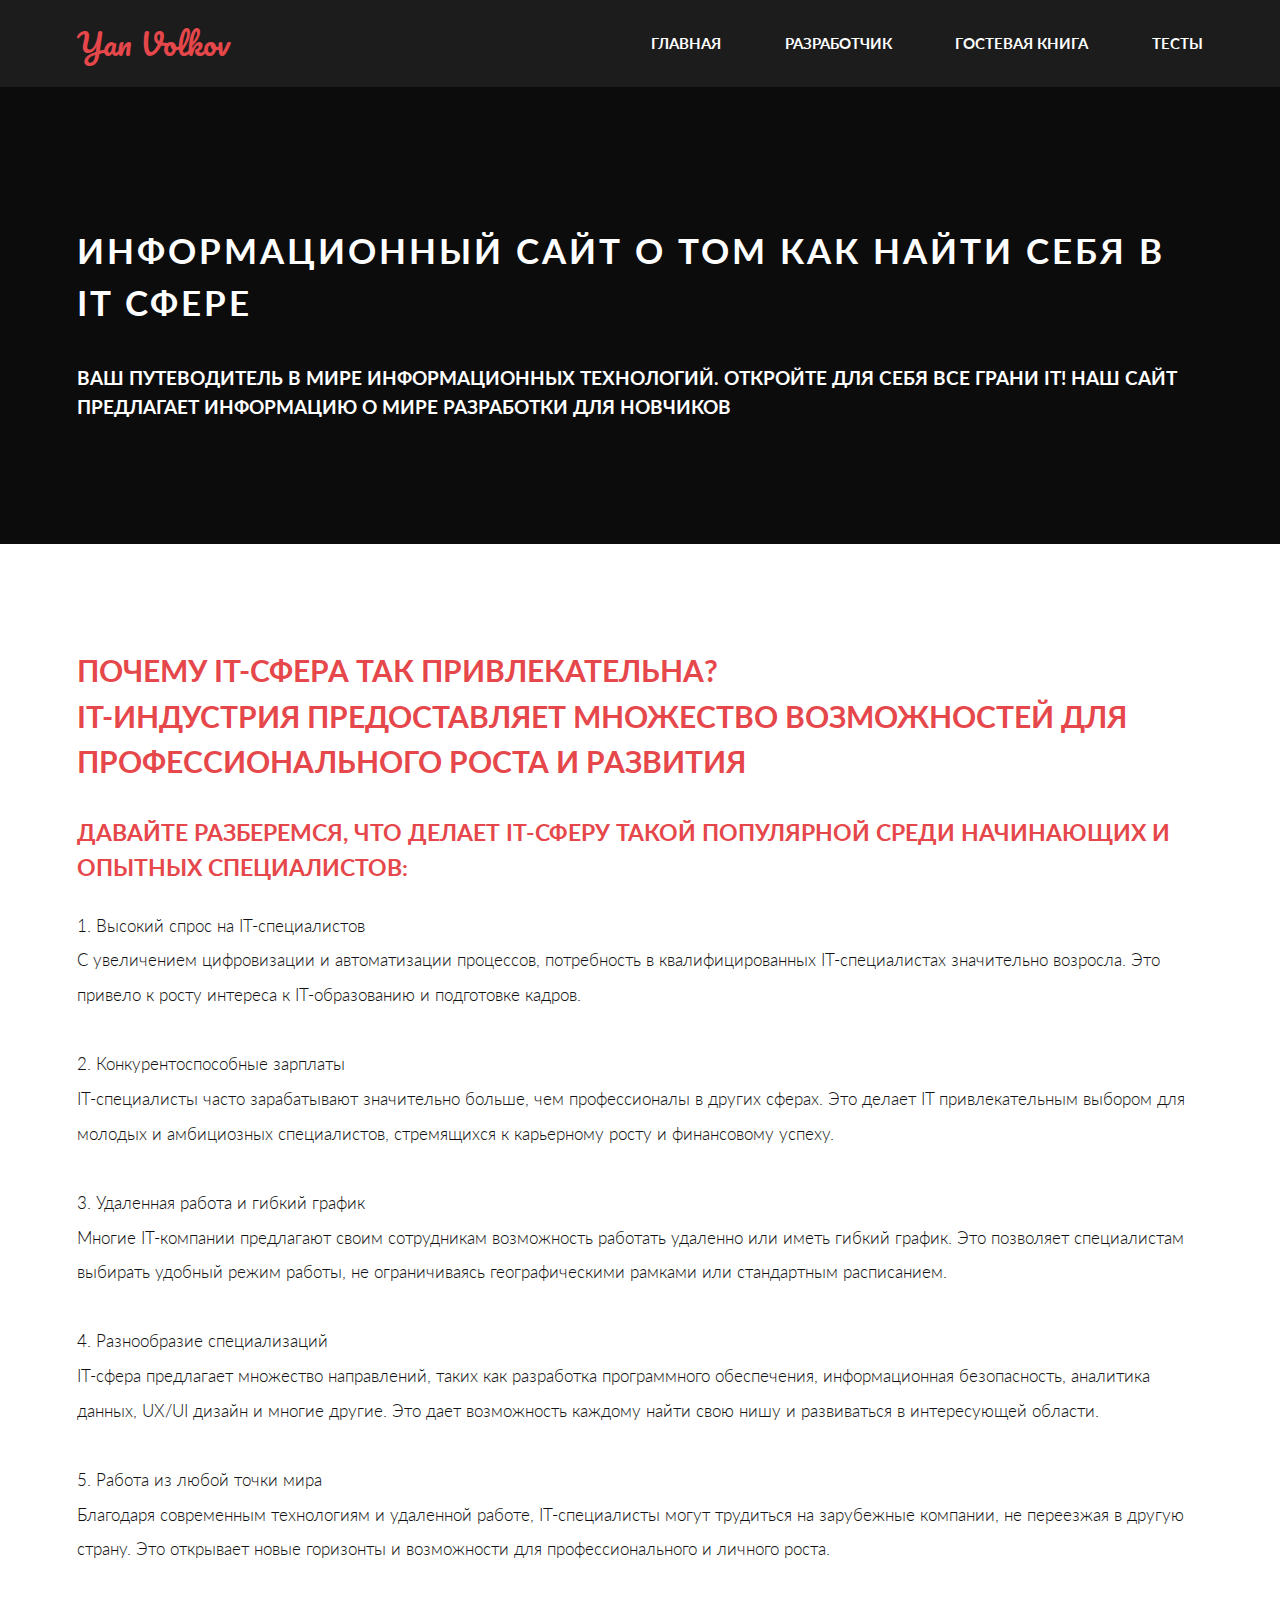
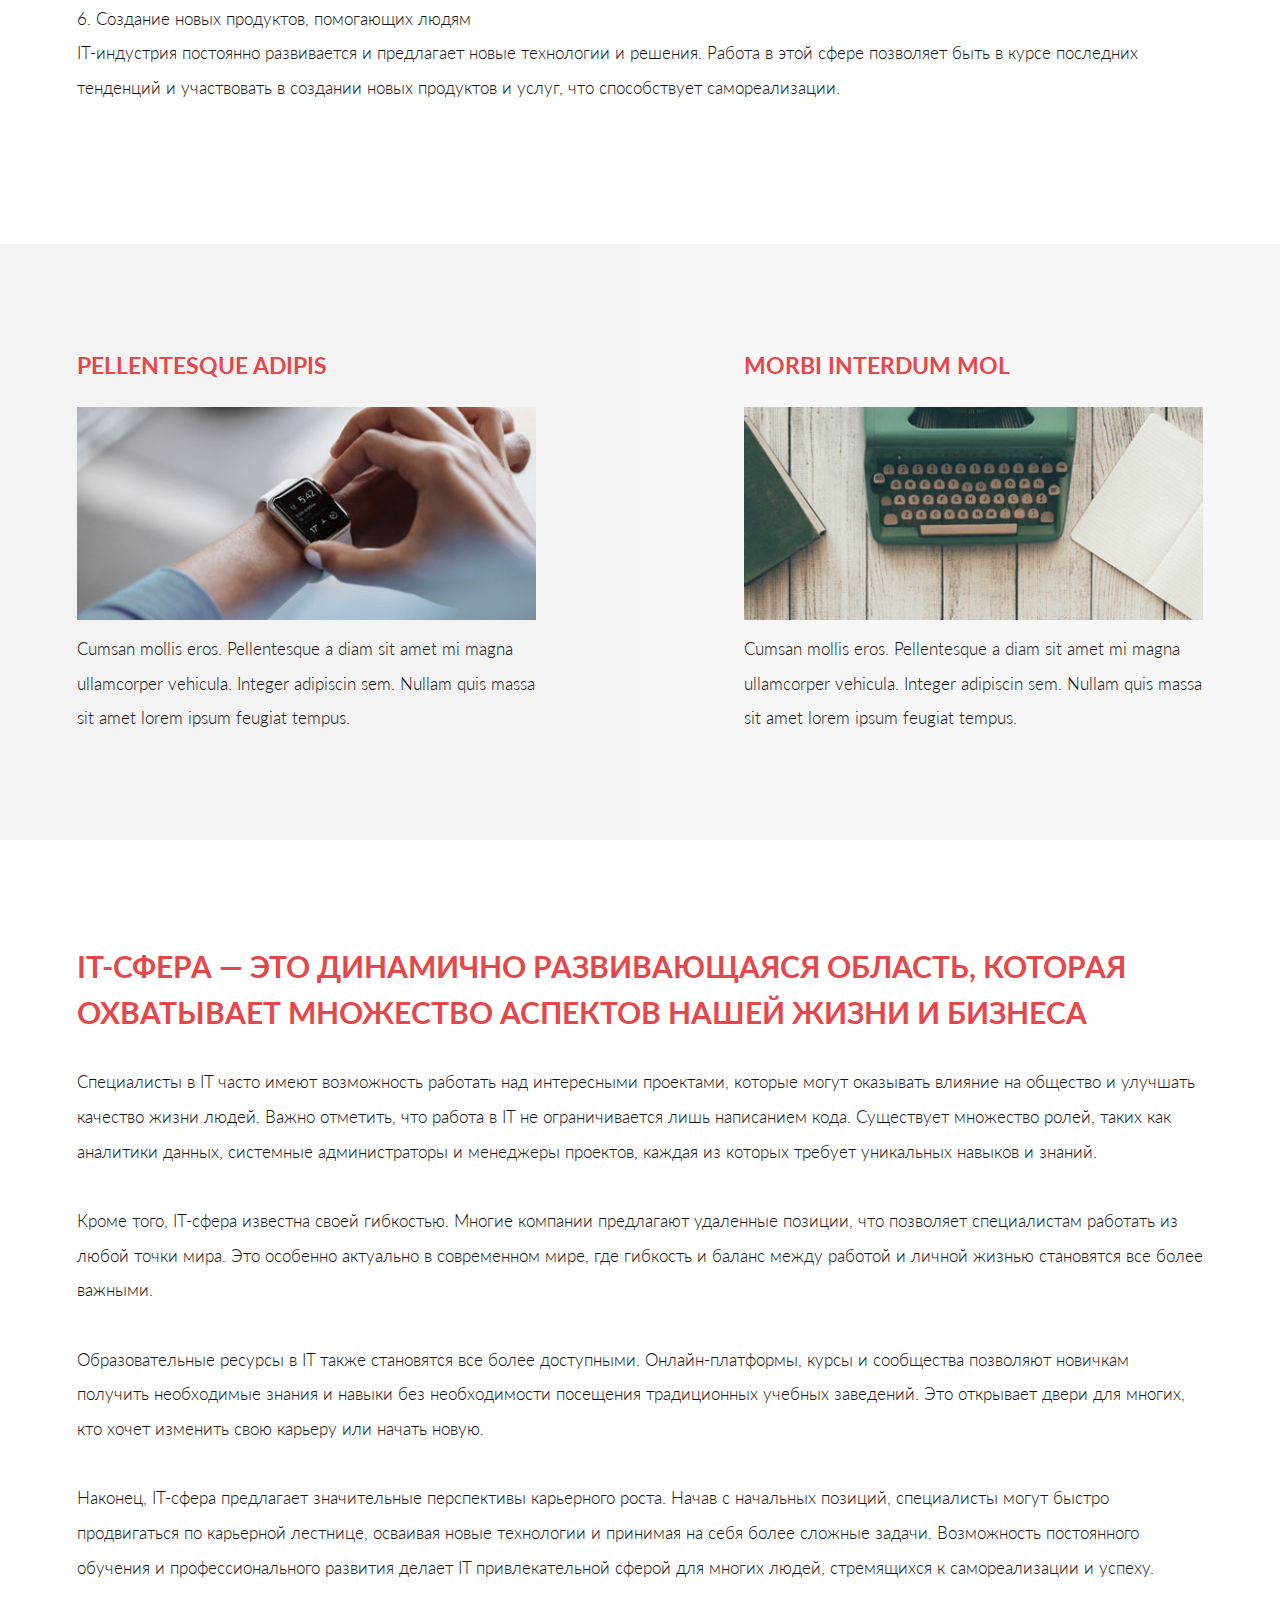
==== index.html @ 3c820d31 "Add files via upload" ====
<!DOCTYPE HTML>
<html>
<head>
	<title>Information-site</title>
	<meta charset="utf-8"><meta name="robots" content="index, follow, max-image-preview:large, max-snippet:-1, max-video-preview:-1">
	<meta name="viewport" content="width=device-width, initial-scale=1, user-scalable=no">
	<link rel="stylesheet" href="assets/css/main.css">
</head>
<body>
	<!-- Header -->
		<header id="header">
			<div class="inner">
				<a href="index.html" class="logo">Yan Volkov</a>
				<nav id="nav"><a href="index.html">Главная</a>
					<a href="development.html">Разработчик</a>
					<a href="guest-book.php">Гостевая книга</a>
					<a href="tests.html">Тесты</a>
				</nav>
			</div>
		</header>
		<a href="#menu" class="navPanelToggle"><span class="fa fa-bars"></span></a>

	<!-- Banner -->
		<section id="banner">
			<div class="inner">
				<h1>Информационный сайт о том как найти себя в IT сфере</h1>
				<h4>Ваш путеводитель в мире информационных технологий. Откройте для себя все грани IT! Наш сайт предлагает информацию о мире разработки для новчиков</h4>
			</div>
		</section>

	<!-- One -->
		<section id="one">
			<div class="inner">
				<header>
					<h2>Почему IT-сфера так привлекательна?<br> IT-индустрия предоставляет множество возможностей для профессионального роста и развития</h2>
					<h3>Давайте разберемся, что делает IT-сферу такой популярной среди начинающих и опытных специалистов:</h3>
				</header>
				<p>
					1. Высокий спрос на IT-специалистов<br>
					С увеличением цифровизации и автоматизации процессов, потребность в квалифицированных IT-специалистах значительно возросла. Это привело к росту интереса к IT-образованию и подготовке кадров.<br><br>
		
					2. Конкурентоспособные зарплаты<br>
					IT-специалисты часто зарабатывают значительно больше, чем профессионалы в других сферах. Это делает IT привлекательным выбором для молодых и амбициозных специалистов, стремящихся к карьерному росту и финансовому успеху.<br><br>
	
					3. Удаленная работа и гибкий график<br>
					Многие IT-компании предлагают своим сотрудникам возможность работать удаленно или иметь гибкий график. Это позволяет специалистам выбирать удобный режим работы, не ограничиваясь географическими рамками или стандартным расписанием.<br><br>
	
					4. Разнообразие специализаций<br>
					IT-сфера предлагает множество направлений, таких как разработка программного обеспечения, информационная безопасность, аналитика данных, UX/UI дизайн и многие другие. Это дает возможность каждому найти свою нишу и развиваться в интересующей области.<br><br>
	
					5. Работа из любой точки мира<br>
					Благодаря современным технологиям и удаленной работе, IT-специалисты могут трудиться на зарубежные компании, не переезжая в другую страну. Это открывает новые горизонты и возможности для профессионального и личного роста.<br><br>
	
					6. Создание новых продуктов, помогающих людям<br>
					IT-индустрия постоянно развивается и предлагает новые технологии и решения. Работа в этой сфере позволяет быть в курсе последних тенденций и участвовать в создании новых продуктов и услуг, что способствует самореализации.<br><br>
				</p>
			</div>
	</section>

	<!-- Two -->
		<section id="two">
			<div class="inner">
				<article>
					<div class="content">
						<header>
							<h3>Pellentesque adipis</h3>
						</header>
					</div>

					<div class="image fit">
						<img src="images/pic01.jpg" alt="" width="473" height="220">
					</div>
					<p>Cumsan mollis eros. Pellentesque a diam sit amet mi magna ullamcorper vehicula. Integer adipiscin sem. Nullam quis massa sit amet lorem ipsum feugiat tempus.</p>
				</article>

				<article class="alt">
					<div class="content">
						<header>
							<h3>Morbi interdum mol</h3>
						</header>
					</div>

					<div class="image fit">
						<img src="images/pic02.jpg" alt="" width="473" height="220">
					</div>
					<p>Cumsan mollis eros. Pellentesque a diam sit amet mi magna ullamcorper vehicula. Integer adipiscin sem. Nullam quis massa sit amet lorem ipsum feugiat tempus.</p>
				</article>
			</div>
		</section>
			
	<!-- One -->
		<section id="one">
			<div class="inner">
			<header>
				<h2>IT-сфера — это динамично развивающаяся область, которая охватывает множество аспектов нашей жизни и бизнеса</h2>
			</header>
			<p>
				Специалисты в IT часто имеют возможность работать над интересными проектами, которые могут оказывать влияние на общество и улучшать качество жизни людей. Важно отметить, что работа в IT не ограничивается лишь написанием кода. Существует множество ролей, таких как аналитики данных, системные администраторы и менеджеры проектов, каждая из которых требует уникальных навыков и знаний.
                <br><br>Кроме того, IT-сфера известна своей гибкостью. Многие компании предлагают удаленные позиции, что позволяет специалистам работать из любой точки мира. Это особенно актуально в современном мире, где гибкость и баланс между работой и личной жизнью становятся все более важными.

                <br><br>Образовательные ресурсы в IT также становятся все более доступными. Онлайн-платформы, курсы и сообщества позволяют новичкам получить необходимые знания и навыки без необходимости посещения традиционных учебных заведений. Это открывает двери для многих, кто хочет изменить свою карьеру или начать новую.

                <br><br>Наконец, IT-сфера предлагает значительные перспективы карьерного роста. Начав с начальных позиций, специалисты могут быстро продвигаться по карьерной лестнице, осваивая новые технологии и принимая на себя более сложные задачи. Возможность постоянного обучения и профессионального развития делает IT привлекательной сферой для многих людей, стремящихся к самореализации и успеху.
			</p>
		</section>

	<!-- Scripts -->
	<script src="assets/js/jquery.min.js"></script><script src="assets/js/skel.min.js"></script><script src="assets/js/util.js"></script><script src="assets/js/main.js"></script>
</body>
</html>
---- assets/css/main.css ----
@import url(font-awesome.min.css);
@import url("https://fonts.googleapis.com/css?family=Lato:300,400,700|Pacifico");


/* Reset */

	html, body, div, span, applet, object, iframe, h1, h2, h3, h4, h5, h6, p, blockquote, pre, a, abbr, acronym, address, big, cite, code, del, dfn, em, img, ins, kbd, q, s, samp, small, strike, strong, sub, sup, tt, var, b, u, i, center, dl, dt, dd, ol, ul, li, fieldset, form, label, legend, table, caption, tbody, tfoot, thead, tr, th, td, article, aside, canvas, details, embed, figure, figcaption, footer, header, hgroup, menu, nav, output, ruby, section, summary, time, mark, audio, video {
		margin: 0;
		padding: 0;
		border: 0;
		font-size: 100%;
		font: inherit;
		vertical-align: baseline;
	}
.image.fit img {
	width: 100%;
	height: auto;
}
	article, aside, details, figcaption, figure, footer, header, hgroup, menu, nav, section {
		display: block;
	}

	body {
		line-height: 1;
	}

	ol, ul {
		list-style: none;
	}

	blockquote, q {
		quotes: none;
	}

	blockquote:before, blockquote:after, q:before, q:after {
		content: '';
		content: none;
	}

	table {
		border-collapse: collapse;
		border-spacing: 0;
	}

	body {
		-webkit-text-size-adjust: none;
	}

/* Box Model */

	*, *:before, *:after {
		-moz-box-sizing: border-box;
		-webkit-box-sizing: border-box;
		box-sizing: border-box;
	}

/* Containers */

	.container {
		margin-left: auto;
		margin-right: auto;
	}

	.container.\31 25\25 {
		width: 100%;
		max-width: 100em;
		min-width: 80em;
	}

	.container.\37 5\25 {
		width: 60em;
	}

	.container.\35 0\25 {
		width: 40em;
	}

	.container.\32 5\25 {
		width: 20em;
	}

	.container {
		width: 80em;
	}

	@media screen and (max-width: 1680px) {

		.container.\31 25\25 {
			width: 100%;
			max-width: 100em;
			min-width: 80em;
		}

		.container.\37 5\25 {
			width: 60em;
		}

		.container.\35 0\25 {
			width: 40em;
		}

		.container.\32 5\25 {
			width: 20em;
		}

		.container {
			width: 80em;
		}

	}

	@media screen and (max-width: 1280px) {

		.container.\31 25\25 {
			width: 100%;
			max-width: 81.25em;
			min-width: 65em;
		}

		.container.\37 5\25 {
			width: 48.75em;
		}

		.container.\35 0\25 {
			width: 32.5em;
		}

		.container.\32 5\25 {
			width: 16.25em;
		}

		.container {
			width: 65em;
		}

	}

	@media screen and (max-width: 980px) {

		.container.\31 25\25 {
			width: 100%;
			max-width: 112.5%;
			min-width: 90%;
		}

		.container.\37 5\25 {
			width: 67.5%;
		}

		.container.\35 0\25 {
			width: 45%;
		}

		.container.\32 5\25 {
			width: 22.5%;
		}

		.container {
			width: 90%;
		}

	}

	@media screen and (max-width: 736px) {

		.container.\31 25\25 {
			width: 100%;
			max-width: 112.5%;
			min-width: 90%;
		}

		.container.\37 5\25 {
			width: 67.5%;
		}

		.container.\35 0\25 {
			width: 45%;
		}

		.container.\32 5\25 {
			width: 22.5%;
		}

		.container {
			width: 90% !important;
		}

	}

	@media screen and (max-width: 480px) {

		.container.\31 25\25 {
			width: 100%;
			max-width: 112.5%;
			min-width: 90%;
		}

		.container.\37 5\25 {
			width: 67.5%;
		}

		.container.\35 0\25 {
			width: 45%;
		}

		.container.\32 5\25 {
			width: 22.5%;
		}

		.container {
			width: 90% !important;
		}

	}

/* Grid */

	.row {
		border-bottom: solid 1px transparent;
		-moz-box-sizing: border-box;
		-webkit-box-sizing: border-box;
		box-sizing: border-box;
	}

	.row > * {
		float: left;
		-moz-box-sizing: border-box;
		-webkit-box-sizing: border-box;
		box-sizing: border-box;
	}

	.row:after, .row:before {
		content: '';
		display: block;
		clear: both;
		height: 0;
	}

	.row.uniform > * > :first-child {
		margin-top: 0;
	}

	.row.uniform > * > :last-child {
		margin-bottom: 0;
	}

	.row.\30 \25 > * {
		padding: 0 0 0 0em;
	}

	.row.\30 \25 {
		margin: 0 0 -1px 0em;
	}

	.row.uniform.\30 \25 > * {
		padding: 0em 0 0 0em;
	}

	.row.uniform.\30 \25 {
		margin: 0em 0 -1px 0em;
	}

	.row > * {
		padding: 0 0 0 2em;
	}

	.row {
		margin: 0 0 -1px -2em;
	}

	.row.uniform > * {
		padding: 2em 0 0 2em;
	}

	.row.uniform {
		margin: -2em 0 -1px -2em;
	}

	.row.\32 00\25 > * {
		padding: 0 0 0 4em;
	}

	.row.\32 00\25 {
		margin: 0 0 -1px -4em;
	}

	.row.uniform.\32 00\25 > * {
		padding: 4em 0 0 4em;
	}

	.row.uniform.\32 00\25 {
		margin: -4em 0 -1px -4em;
	}

	.row.\31 50\25 > * {
		padding: 0 0 0 3em;
	}

	.row.\31 50\25 {
		margin: 0 0 -1px -3em;
	}

	.row.uniform.\31 50\25 > * {
		padding: 3em 0 0 3em;
	}

	.row.uniform.\31 50\25 {
		margin: -3em 0 -1px -3em;
	}

	.row.\35 0\25 > * {
		padding: 0 0 0 1em;
	}

	.row.\35 0\25 {
		margin: 0 0 -1px -1em;
	}

	.row.uniform.\35 0\25 > * {
		padding: 1em 0 0 1em;
	}

	.row.uniform.\35 0\25 {
		margin: -1em 0 -1px -1em;
	}

	.row.\32 5\25 > * {
		padding: 0 0 0 0.5em;
	}

	.row.\32 5\25 {
		margin: 0 0 -1px -0.5em;
	}

	.row.uniform.\32 5\25 > * {
		padding: 0.5em 0 0 0.5em;
	}

	.row.uniform.\32 5\25 {
		margin: -0.5em 0 -1px -0.5em;
	}

	.\31 2u, .\31 2u\24 {
		width: 100%;
		clear: none;
		margin-left: 0;
	}

	.\31 1u, .\31 1u\24 {
		width: 91.6666666667%;
		clear: none;
		margin-left: 0;
	}

	.\31 0u, .\31 0u\24 {
		width: 83.3333333333%;
		clear: none;
		margin-left: 0;
	}

	.\39 u, .\39 u\24 {
		width: 75%;
		clear: none;
		margin-left: 0;
	}

	.\38 u, .\38 u\24 {
		width: 66.6666666667%;
		clear: none;
		margin-left: 0;
	}

	.\37 u, .\37 u\24 {
		width: 58.3333333333%;
		clear: none;
		margin-left: 0;
	}

	.\36 u, .\36 u\24 {
		width: 50%;
		clear: none;
		margin-left: 0;
	}

	.\35 u, .\35 u\24 {
		width: 41.6666666667%;
		clear: none;
		margin-left: 0;
	}

	.\34 u, .\34 u\24 {
		width: 33.3333333333%;
		clear: none;
		margin-left: 0;
	}

	.\33 u, .\33 u\24 {
		width: 25%;
		clear: none;
		margin-left: 0;
	}

	.\32 u, .\32 u\24 {
		width: 16.6666666667%;
		clear: none;
		margin-left: 0;
	}

	.\31 u, .\31 u\24 {
		width: 8.3333333333%;
		clear: none;
		margin-left: 0;
	}

	.\31 2u\24 + *,
	.\31 1u\24 + *,
	.\31 0u\24 + *,
	.\39 u\24 + *,
	.\38 u\24 + *,
	.\37 u\24 + *,
	.\36 u\24 + *,
	.\35 u\24 + *,
	.\34 u\24 + *,
	.\33 u\24 + *,
	.\32 u\24 + *,
	.\31 u\24 + * {
		clear: left;
	}

	.\-11u {
		margin-left: 91.66667%;
	}

	.\-10u {
		margin-left: 83.33333%;
	}

	.\-9u {
		margin-left: 75%;
	}

	.\-8u {
		margin-left: 66.66667%;
	}

	.\-7u {
		margin-left: 58.33333%;
	}

	.\-6u {
		margin-left: 50%;
	}

	.\-5u {
		margin-left: 41.66667%;
	}

	.\-4u {
		margin-left: 33.33333%;
	}

	.\-3u {
		margin-left: 25%;
	}

	.\-2u {
		margin-left: 16.66667%;
	}

	.\-1u {
		margin-left: 8.33333%;
	}

	@media screen and (max-width: 1680px) {

		.row > * {
			padding: 0 0 0 2em;
		}

		.row {
			margin: 0 0 -1px -2em;
		}

		.row.uniform > * {
			padding: 2em 0 0 2em;
		}

		.row.uniform {
			margin: -2em 0 -1px -2em;
		}

		.row.\32 00\25 > * {
			padding: 0 0 0 4em;
		}

		.row.\32 00\25 {
			margin: 0 0 -1px -4em;
		}

		.row.uniform.\32 00\25 > * {
			padding: 4em 0 0 4em;
		}

		.row.uniform.\32 00\25 {
			margin: -4em 0 -1px -4em;
		}

		.row.\31 50\25 > * {
			padding: 0 0 0 3em;
		}

		.row.\31 50\25 {
			margin: 0 0 -1px -3em;
		}

		.row.uniform.\31 50\25 > * {
			padding: 3em 0 0 3em;
		}

		.row.uniform.\31 50\25 {
			margin: -3em 0 -1px -3em;
		}

		.row.\35 0\25 > * {
			padding: 0 0 0 1em;
		}

		.row.\35 0\25 {
			margin: 0 0 -1px -1em;
		}

		.row.uniform.\35 0\25 > * {
			padding: 1em 0 0 1em;
		}

		.row.uniform.\35 0\25 {
			margin: -1em 0 -1px -1em;
		}

		.row.\32 5\25 > * {
			padding: 0 0 0 0.5em;
		}

		.row.\32 5\25 {
			margin: 0 0 -1px -0.5em;
		}

		.row.uniform.\32 5\25 > * {
			padding: 0.5em 0 0 0.5em;
		}

		.row.uniform.\32 5\25 {
			margin: -0.5em 0 -1px -0.5em;
		}

		.\31 2u\28xlarge\29, .\31 2u\24\28xlarge\29 {
			width: 100%;
			clear: none;
			margin-left: 0;
		}

		.\31 1u\28xlarge\29, .\31 1u\24\28xlarge\29 {
			width: 91.6666666667%;
			clear: none;
			margin-left: 0;
		}

		.\31 0u\28xlarge\29, .\31 0u\24\28xlarge\29 {
			width: 83.3333333333%;
			clear: none;
			margin-left: 0;
		}

		.\39 u\28xlarge\29, .\39 u\24\28xlarge\29 {
			width: 75%;
			clear: none;
			margin-left: 0;
		}

		.\38 u\28xlarge\29, .\38 u\24\28xlarge\29 {
			width: 66.6666666667%;
			clear: none;
			margin-left: 0;
		}

		.\37 u\28xlarge\29, .\37 u\24\28xlarge\29 {
			width: 58.3333333333%;
			clear: none;
			margin-left: 0;
		}

		.\36 u\28xlarge\29, .\36 u\24\28xlarge\29 {
			width: 50%;
			clear: none;
			margin-left: 0;
		}

		.\35 u\28xlarge\29, .\35 u\24\28xlarge\29 {
			width: 41.6666666667%;
			clear: none;
			margin-left: 0;
		}

		.\34 u\28xlarge\29, .\34 u\24\28xlarge\29 {
			width: 33.3333333333%;
			clear: none;
			margin-left: 0;
		}

		.\33 u\28xlarge\29, .\33 u\24\28xlarge\29 {
			width: 25%;
			clear: none;
			margin-left: 0;
		}

		.\32 u\28xlarge\29, .\32 u\24\28xlarge\29 {
			width: 16.6666666667%;
			clear: none;
			margin-left: 0;
		}

		.\31 u\28xlarge\29, .\31 u\24\28xlarge\29 {
			width: 8.3333333333%;
			clear: none;
			margin-left: 0;
		}

		.\31 2u\24\28xlarge\29 + *,
		.\31 1u\24\28xlarge\29 + *,
		.\31 0u\24\28xlarge\29 + *,
		.\39 u\24\28xlarge\29 + *,
		.\38 u\24\28xlarge\29 + *,
		.\37 u\24\28xlarge\29 + *,
		.\36 u\24\28xlarge\29 + *,
		.\35 u\24\28xlarge\29 + *,
		.\34 u\24\28xlarge\29 + *,
		.\33 u\24\28xlarge\29 + *,
		.\32 u\24\28xlarge\29 + *,
		.\31 u\24\28xlarge\29 + * {
			clear: left;
		}

		.\-11u\28xlarge\29 {
			margin-left: 91.66667%;
		}

		.\-10u\28xlarge\29 {
			margin-left: 83.33333%;
		}

		.\-9u\28xlarge\29 {
			margin-left: 75%;
		}

		.\-8u\28xlarge\29 {
			margin-left: 66.66667%;
		}

		.\-7u\28xlarge\29 {
			margin-left: 58.33333%;
		}

		.\-6u\28xlarge\29 {
			margin-left: 50%;
		}

		.\-5u\28xlarge\29 {
			margin-left: 41.66667%;
		}

		.\-4u\28xlarge\29 {
			margin-left: 33.33333%;
		}

		.\-3u\28xlarge\29 {
			margin-left: 25%;
		}

		.\-2u\28xlarge\29 {
			margin-left: 16.66667%;
		}

		.\-1u\28xlarge\29 {
			margin-left: 8.33333%;
		}

	}

	@media screen and (max-width: 1280px) {

		.row > * {
			padding: 0 0 0 1.5em;
		}

		.row {
			margin: 0 0 -1px -1.5em;
		}

		.row.uniform > * {
			padding: 1.5em 0 0 1.5em;
		}

		.row.uniform {
			margin: -1.5em 0 -1px -1.5em;
		}

		.row.\32 00\25 > * {
			padding: 0 0 0 3em;
		}

		.row.\32 00\25 {
			margin: 0 0 -1px -3em;
		}

		.row.uniform.\32 00\25 > * {
			padding: 3em 0 0 3em;
		}

		.row.uniform.\32 00\25 {
			margin: -3em 0 -1px -3em;
		}

		.row.\31 50\25 > * {
			padding: 0 0 0 2.25em;
		}

		.row.\31 50\25 {
			margin: 0 0 -1px -2.25em;
		}

		.row.uniform.\31 50\25 > * {
			padding: 2.25em 0 0 2.25em;
		}

		.row.uniform.\31 50\25 {
			margin: -2.25em 0 -1px -2.25em;
		}

		.row.\35 0\25 > * {
			padding: 0 0 0 0.75em;
		}

		.row.\35 0\25 {
			margin: 0 0 -1px -0.75em;
		}

		.row.uniform.\35 0\25 > * {
			padding: 0.75em 0 0 0.75em;
		}

		.row.uniform.\35 0\25 {
			margin: -0.75em 0 -1px -0.75em;
		}

		.row.\32 5\25 > * {
			padding: 0 0 0 0.375em;
		}

		.row.\32 5\25 {
			margin: 0 0 -1px -0.375em;
		}

		.row.uniform.\32 5\25 > * {
			padding: 0.375em 0 0 0.375em;
		}

		.row.uniform.\32 5\25 {
			margin: -0.375em 0 -1px -0.375em;
		}

		.\31 2u\28large\29, .\31 2u\24\28large\29 {
			width: 100%;
			clear: none;
			margin-left: 0;
		}

		.\31 1u\28large\29, .\31 1u\24\28large\29 {
			width: 91.6666666667%;
			clear: none;
			margin-left: 0;
		}

		.\31 0u\28large\29, .\31 0u\24\28large\29 {
			width: 83.3333333333%;
			clear: none;
			margin-left: 0;
		}

		.\39 u\28large\29, .\39 u\24\28large\29 {
			width: 75%;
			clear: none;
			margin-left: 0;
		}

		.\38 u\28large\29, .\38 u\24\28large\29 {
			width: 66.6666666667%;
			clear: none;
			margin-left: 0;
		}

		.\37 u\28large\29, .\37 u\24\28large\29 {
			width: 58.3333333333%;
			clear: none;
			margin-left: 0;
		}

		.\36 u\28large\29, .\36 u\24\28large\29 {
			width: 50%;
			clear: none;
			margin-left: 0;
		}

		.\35 u\28large\29, .\35 u\24\28large\29 {
			width: 41.6666666667%;
			clear: none;
			margin-left: 0;
		}

		.\34 u\28large\29, .\34 u\24\28large\29 {
			width: 33.3333333333%;
			clear: none;
			margin-left: 0;
		}

		.\33 u\28large\29, .\33 u\24\28large\29 {
			width: 25%;
			clear: none;
			margin-left: 0;
		}

		.\32 u\28large\29, .\32 u\24\28large\29 {
			width: 16.6666666667%;
			clear: none;
			margin-left: 0;
		}

		.\31 u\28large\29, .\31 u\24\28large\29 {
			width: 8.3333333333%;
			clear: none;
			margin-left: 0;
		}

		.\31 2u\24\28large\29 + *,
		.\31 1u\24\28large\29 + *,
		.\31 0u\24\28large\29 + *,
		.\39 u\24\28large\29 + *,
		.\38 u\24\28large\29 + *,
		.\37 u\24\28large\29 + *,
		.\36 u\24\28large\29 + *,
		.\35 u\24\28large\29 + *,
		.\34 u\24\28large\29 + *,
		.\33 u\24\28large\29 + *,
		.\32 u\24\28large\29 + *,
		.\31 u\24\28large\29 + * {
			clear: left;
		}

		.\-11u\28large\29 {
			margin-left: 91.66667%;
		}

		.\-10u\28large\29 {
			margin-left: 83.33333%;
		}

		.\-9u\28large\29 {
			margin-left: 75%;
		}

		.\-8u\28large\29 {
			margin-left: 66.66667%;
		}

		.\-7u\28large\29 {
			margin-left: 58.33333%;
		}

		.\-6u\28large\29 {
			margin-left: 50%;
		}

		.\-5u\28large\29 {
			margin-left: 41.66667%;
		}

		.\-4u\28large\29 {
			margin-left: 33.33333%;
		}

		.\-3u\28large\29 {
			margin-left: 25%;
		}

		.\-2u\28large\29 {
			margin-left: 16.66667%;
		}

		.\-1u\28large\29 {
			margin-left: 8.33333%;
		}

	}

	@media screen and (max-width: 980px) {

		.row > * {
			padding: 0 0 0 1.5em;
		}

		.row {
			margin: 0 0 -1px -1.5em;
		}

		.row.uniform > * {
			padding: 1.5em 0 0 1.5em;
		}

		.row.uniform {
			margin: -1.5em 0 -1px -1.5em;
		}

		.row.\32 00\25 > * {
			padding: 0 0 0 3em;
		}

		.row.\32 00\25 {
			margin: 0 0 -1px -3em;
		}

		.row.uniform.\32 00\25 > * {
			padding: 3em 0 0 3em;
		}

		.row.uniform.\32 00\25 {
			margin: -3em 0 -1px -3em;
		}

		.row.\31 50\25 > * {
			padding: 0 0 0 2.25em;
		}

		.row.\31 50\25 {
			margin: 0 0 -1px -2.25em;
		}

		.row.uniform.\31 50\25 > * {
			padding: 2.25em 0 0 2.25em;
		}

		.row.uniform.\31 50\25 {
			margin: -2.25em 0 -1px -2.25em;
		}

		.row.\35 0\25 > * {
			padding: 0 0 0 0.75em;
		}

		.row.\35 0\25 {
			margin: 0 0 -1px -0.75em;
		}

		.row.uniform.\35 0\25 > * {
			padding: 0.75em 0 0 0.75em;
		}

		.row.uniform.\35 0\25 {
			margin: -0.75em 0 -1px -0.75em;
		}

		.row.\32 5\25 > * {
			padding: 0 0 0 0.375em;
		}

		.row.\32 5\25 {
			margin: 0 0 -1px -0.375em;
		}

		.row.uniform.\32 5\25 > * {
			padding: 0.375em 0 0 0.375em;
		}

		.row.uniform.\32 5\25 {
			margin: -0.375em 0 -1px -0.375em;
		}

		.\31 2u\28medium\29, .\31 2u\24\28medium\29 {
			width: 100%;
			clear: none;
			margin-left: 0;
		}

		.\31 1u\28medium\29, .\31 1u\24\28medium\29 {
			width: 91.6666666667%;
			clear: none;
			margin-left: 0;
		}

		.\31 0u\28medium\29, .\31 0u\24\28medium\29 {
			width: 83.3333333333%;
			clear: none;
			margin-left: 0;
		}

		.\39 u\28medium\29, .\39 u\24\28medium\29 {
			width: 75%;
			clear: none;
			margin-left: 0;
		}

		.\38 u\28medium\29, .\38 u\24\28medium\29 {
			width: 66.6666666667%;
			clear: none;
			margin-left: 0;
		}

		.\37 u\28medium\29, .\37 u\24\28medium\29 {
			width: 58.3333333333%;
			clear: none;
			margin-left: 0;
		}

		.\36 u\28medium\29, .\36 u\24\28medium\29 {
			width: 50%;
			clear: none;
			margin-left: 0;
		}

		.\35 u\28medium\29, .\35 u\24\28medium\29 {
			width: 41.6666666667%;
			clear: none;
			margin-left: 0;
		}

		.\34 u\28medium\29, .\34 u\24\28medium\29 {
			width: 33.3333333333%;
			clear: none;
			margin-left: 0;
		}

		.\33 u\28medium\29, .\33 u\24\28medium\29 {
			width: 25%;
			clear: none;
			margin-left: 0;
		}

		.\32 u\28medium\29, .\32 u\24\28medium\29 {
			width: 16.6666666667%;
			clear: none;
			margin-left: 0;
		}

		.\31 u\28medium\29, .\31 u\24\28medium\29 {
			width: 8.3333333333%;
			clear: none;
			margin-left: 0;
		}

		.\31 2u\24\28medium\29 + *,
		.\31 1u\24\28medium\29 + *,
		.\31 0u\24\28medium\29 + *,
		.\39 u\24\28medium\29 + *,
		.\38 u\24\28medium\29 + *,
		.\37 u\24\28medium\29 + *,
		.\36 u\24\28medium\29 + *,
		.\35 u\24\28medium\29 + *,
		.\34 u\24\28medium\29 + *,
		.\33 u\24\28medium\29 + *,
		.\32 u\24\28medium\29 + *,
		.\31 u\24\28medium\29 + * {
			clear: left;
		}

		.\-11u\28medium\29 {
			margin-left: 91.66667%;
		}

		.\-10u\28medium\29 {
			margin-left: 83.33333%;
		}

		.\-9u\28medium\29 {
			margin-left: 75%;
		}

		.\-8u\28medium\29 {
			margin-left: 66.66667%;
		}

		.\-7u\28medium\29 {
			margin-left: 58.33333%;
		}

		.\-6u\28medium\29 {
			margin-left: 50%;
		}

		.\-5u\28medium\29 {
			margin-left: 41.66667%;
		}

		.\-4u\28medium\29 {
			margin-left: 33.33333%;
		}

		.\-3u\28medium\29 {
			margin-left: 25%;
		}

		.\-2u\28medium\29 {
			margin-left: 16.66667%;
		}

		.\-1u\28medium\29 {
			margin-left: 8.33333%;
		}

	}

	@media screen and (max-width: 736px) {

		.row > * {
			padding: 0 0 0 1.25em;
		}

		.row {
			margin: 0 0 -1px -1.25em;
		}

		.row.uniform > * {
			padding: 1.25em 0 0 1.25em;
		}

		.row.uniform {
			margin: -1.25em 0 -1px -1.25em;
		}

		.row.\32 00\25 > * {
			padding: 0 0 0 2.5em;
		}

		.row.\32 00\25 {
			margin: 0 0 -1px -2.5em;
		}

		.row.uniform.\32 00\25 > * {
			padding: 2.5em 0 0 2.5em;
		}

		.row.uniform.\32 00\25 {
			margin: -2.5em 0 -1px -2.5em;
		}

		.row.\31 50\25 > * {
			padding: 0 0 0 1.875em;
		}

		.row.\31 50\25 {
			margin: 0 0 -1px -1.875em;
		}

		.row.uniform.\31 50\25 > * {
			padding: 1.875em 0 0 1.875em;
		}

		.row.uniform.\31 50\25 {
			margin: -1.875em 0 -1px -1.875em;
		}

		.row.\35 0\25 > * {
			padding: 0 0 0 0.625em;
		}

		.row.\35 0\25 {
			margin: 0 0 -1px -0.625em;
		}

		.row.uniform.\35 0\25 > * {
			padding: 0.625em 0 0 0.625em;
		}

		.row.uniform.\35 0\25 {
			margin: -0.625em 0 -1px -0.625em;
		}

		.row.\32 5\25 > * {
			padding: 0 0 0 0.3125em;
		}

		.row.\32 5\25 {
			margin: 0 0 -1px -0.3125em;
		}

		.row.uniform.\32 5\25 > * {
			padding: 0.3125em 0 0 0.3125em;
		}

		.row.uniform.\32 5\25 {
			margin: -0.3125em 0 -1px -0.3125em;
		}

		.\31 2u\28small\29, .\31 2u\24\28small\29 {
			width: 100%;
			clear: none;
			margin-left: 0;
		}

		.\31 1u\28small\29, .\31 1u\24\28small\29 {
			width: 91.6666666667%;
			clear: none;
			margin-left: 0;
		}

		.\31 0u\28small\29, .\31 0u\24\28small\29 {
			width: 83.3333333333%;
			clear: none;
			margin-left: 0;
		}

		.\39 u\28small\29, .\39 u\24\28small\29 {
			width: 75%;
			clear: none;
			margin-left: 0;
		}

		.\38 u\28small\29, .\38 u\24\28small\29 {
			width: 66.6666666667%;
			clear: none;
			margin-left: 0;
		}

		.\37 u\28small\29, .\37 u\24\28small\29 {
			width: 58.3333333333%;
			clear: none;
			margin-left: 0;
		}

		.\36 u\28small\29, .\36 u\24\28small\29 {
			width: 50%;
			clear: none;
			margin-left: 0;
		}

		.\35 u\28small\29, .\35 u\24\28small\29 {
			width: 41.6666666667%;
			clear: none;
			margin-left: 0;
		}

		.\34 u\28small\29, .\34 u\24\28small\29 {
			width: 33.3333333333%;
			clear: none;
			margin-left: 0;
		}

		.\33 u\28small\29, .\33 u\24\28small\29 {
			width: 25%;
			clear: none;
			margin-left: 0;
		}

		.\32 u\28small\29, .\32 u\24\28small\29 {
			width: 16.6666666667%;
			clear: none;
			margin-left: 0;
		}

		.\31 u\28small\29, .\31 u\24\28small\29 {
			width: 8.3333333333%;
			clear: none;
			margin-left: 0;
		}

		.\31 2u\24\28small\29 + *,
		.\31 1u\24\28small\29 + *,
		.\31 0u\24\28small\29 + *,
		.\39 u\24\28small\29 + *,
		.\38 u\24\28small\29 + *,
		.\37 u\24\28small\29 + *,
		.\36 u\24\28small\29 + *,
		.\35 u\24\28small\29 + *,
		.\34 u\24\28small\29 + *,
		.\33 u\24\28small\29 + *,
		.\32 u\24\28small\29 + *,
		.\31 u\24\28small\29 + * {
			clear: left;
		}

		.\-11u\28small\29 {
			margin-left: 91.66667%;
		}

		.\-10u\28small\29 {
			margin-left: 83.33333%;
		}

		.\-9u\28small\29 {
			margin-left: 75%;
		}

		.\-8u\28small\29 {
			margin-left: 66.66667%;
		}

		.\-7u\28small\29 {
			margin-left: 58.33333%;
		}

		.\-6u\28small\29 {
			margin-left: 50%;
		}

		.\-5u\28small\29 {
			margin-left: 41.66667%;
		}

		.\-4u\28small\29 {
			margin-left: 33.33333%;
		}

		.\-3u\28small\29 {
			margin-left: 25%;
		}

		.\-2u\28small\29 {
			margin-left: 16.66667%;
		}

		.\-1u\28small\29 {
			margin-left: 8.33333%;
		}

	}

	@media screen and (max-width: 480px) {

		.row > * {
			padding: 0 0 0 1.25em;
		}

		.row {
			margin: 0 0 -1px -1.25em;
		}

		.row.uniform > * {
			padding: 1.25em 0 0 1.25em;
		}

		.row.uniform {
			margin: -1.25em 0 -1px -1.25em;
		}

		.row.\32 00\25 > * {
			padding: 0 0 0 2.5em;
		}

		.row.\32 00\25 {
			margin: 0 0 -1px -2.5em;
		}

		.row.uniform.\32 00\25 > * {
			padding: 2.5em 0 0 2.5em;
		}

		.row.uniform.\32 00\25 {
			margin: -2.5em 0 -1px -2.5em;
		}

		.row.\31 50\25 > * {
			padding: 0 0 0 1.875em;
		}

		.row.\31 50\25 {
			margin: 0 0 -1px -1.875em;
		}

		.row.uniform.\31 50\25 > * {
			padding: 1.875em 0 0 1.875em;
		}

		.row.uniform.\31 50\25 {
			margin: -1.875em 0 -1px -1.875em;
		}

		.row.\35 0\25 > * {
			padding: 0 0 0 0.625em;
		}

		.row.\35 0\25 {
			margin: 0 0 -1px -0.625em;
		}

		.row.uniform.\35 0\25 > * {
			padding: 0.625em 0 0 0.625em;
		}

		.row.uniform.\35 0\25 {
			margin: -0.625em 0 -1px -0.625em;
		}

		.row.\32 5\25 > * {
			padding: 0 0 0 0.3125em;
		}

		.row.\32 5\25 {
			margin: 0 0 -1px -0.3125em;
		}

		.row.uniform.\32 5\25 > * {
			padding: 0.3125em 0 0 0.3125em;
		}

		.row.uniform.\32 5\25 {
			margin: -0.3125em 0 -1px -0.3125em;
		}

		.\31 2u\28xsmall\29, .\31 2u\24\28xsmall\29 {
			width: 100%;
			clear: none;
			margin-left: 0;
		}

		.\31 1u\28xsmall\29, .\31 1u\24\28xsmall\29 {
			width: 91.6666666667%;
			clear: none;
			margin-left: 0;
		}

		.\31 0u\28xsmall\29, .\31 0u\24\28xsmall\29 {
			width: 83.3333333333%;
			clear: none;
			margin-left: 0;
		}

		.\39 u\28xsmall\29, .\39 u\24\28xsmall\29 {
			width: 75%;
			clear: none;
			margin-left: 0;
		}

		.\38 u\28xsmall\29, .\38 u\24\28xsmall\29 {
			width: 66.6666666667%;
			clear: none;
			margin-left: 0;
		}

		.\37 u\28xsmall\29, .\37 u\24\28xsmall\29 {
			width: 58.3333333333%;
			clear: none;
			margin-left: 0;
		}

		.\36 u\28xsmall\29, .\36 u\24\28xsmall\29 {
			width: 50%;
			clear: none;
			margin-left: 0;
		}

		.\35 u\28xsmall\29, .\35 u\24\28xsmall\29 {
			width: 41.6666666667%;
			clear: none;
			margin-left: 0;
		}

		.\34 u\28xsmall\29, .\34 u\24\28xsmall\29 {
			width: 33.3333333333%;
			clear: none;
			margin-left: 0;
		}

		.\33 u\28xsmall\29, .\33 u\24\28xsmall\29 {
			width: 25%;
			clear: none;
			margin-left: 0;
		}

		.\32 u\28xsmall\29, .\32 u\24\28xsmall\29 {
			width: 16.6666666667%;
			clear: none;
			margin-left: 0;
		}

		.\31 u\28xsmall\29, .\31 u\24\28xsmall\29 {
			width: 8.3333333333%;
			clear: none;
			margin-left: 0;
		}

		.\31 2u\24\28xsmall\29 + *,
		.\31 1u\24\28xsmall\29 + *,
		.\31 0u\24\28xsmall\29 + *,
		.\39 u\24\28xsmall\29 + *,
		.\38 u\24\28xsmall\29 + *,
		.\37 u\24\28xsmall\29 + *,
		.\36 u\24\28xsmall\29 + *,
		.\35 u\24\28xsmall\29 + *,
		.\34 u\24\28xsmall\29 + *,
		.\33 u\24\28xsmall\29 + *,
		.\32 u\24\28xsmall\29 + *,
		.\31 u\24\28xsmall\29 + * {
			clear: left;
		}

		.\-11u\28xsmall\29 {
			margin-left: 91.66667%;
		}

		.\-10u\28xsmall\29 {
			margin-left: 83.33333%;
		}

		.\-9u\28xsmall\29 {
			margin-left: 75%;
		}

		.\-8u\28xsmall\29 {
			margin-left: 66.66667%;
		}

		.\-7u\28xsmall\29 {
			margin-left: 58.33333%;
		}

		.\-6u\28xsmall\29 {
			margin-left: 50%;
		}

		.\-5u\28xsmall\29 {
			margin-left: 41.66667%;
		}

		.\-4u\28xsmall\29 {
			margin-left: 33.33333%;
		}

		.\-3u\28xsmall\29 {
			margin-left: 25%;
		}

		.\-2u\28xsmall\29 {
			margin-left: 16.66667%;
		}

		.\-1u\28xsmall\29 {
			margin-left: 8.33333%;
		}

	}

/* Basic */

	@-ms-viewport {
		width: device-width;
	}

	body {
		-ms-overflow-style: scrollbar;
	}

	@media screen and (max-width: 480px) {

		html, body {
			min-width: 320px;
		}

	}

	body {
		background: #fff;
	}

		body.is-loading *, body.is-loading *:before, body.is-loading *:after {
			-moz-animation: none !important;
			-webkit-animation: none !important;
			-ms-animation: none !important;
			animation: none !important;
			-moz-transition: none !important;
			-webkit-transition: none !important;
			-ms-transition: none !important;
			transition: none !important;
		}

/* Type */

	body {
		background-color: #fff;
		color: #111111;
	}

	body, input, select, textarea {
		font-family: "Lato", sans-serif;
		font-size: 15pt;
		font-weight: 300;
		line-height: 2;
	}

		@media screen and (max-width: 1680px) {

			body, input, select, textarea {
				font-size: 13pt;
			}

		}

		@media screen and (max-width: 1280px) {

			body, input, select, textarea {
				font-size: 13pt;
			}

		}

		@media screen and (max-width: 980px) {

			body, input, select, textarea {
				font-size: 12pt;
			}

		}

		@media screen and (max-width: 736px) {

			body, input, select, textarea {
				font-size: 12pt;
			}

		}

		@media screen and (max-width: 480px) {

			body, input, select, textarea {
				font-size: 12pt;
			}

		}

	a {
		-moz-transition: color 0.2s ease-in-out;
		-webkit-transition: color 0.2s ease-in-out;
		-ms-transition: color 0.2s ease-in-out;
		transition: color 0.2s ease-in-out;
		text-decoration: none;
	}

		a:hover {
			text-decoration: underline;
		}

	strong, b {
		font-weight: 700;
	}

	em, i {
		font-style: italic;
	}

	p {
		margin: 0 0 2em 0;
	}

	h1, h2, h3, h4, h5, h6 {
		font-weight: 700;
		line-height: 1.5;
		margin: 0 0 1em 0;
		text-transform: uppercase;
	}

		h1 a, h2 a, h3 a, h4 a, h5 a, h6 a {
			color: inherit;
			text-decoration: none;
		}

	h1 {
		font-size: 2em;
		margin: 0 0 0.25em 0;
	}

	h2 {
		font-size: 1.75em;
	}

	h3 {
		font-size: 1.35em;
	}

	h4 {
		font-size: 1.1em;
	}

	h5 {
		font-size: 0.9em;
	}

	h6 {
		font-size: 0.7em;
	}

	@media screen and (max-width: 736px) {

		h1 {
			font-size: 1.5em;
		}

		h2 {
			font-size: 1.25em;
		}

		h3 {
			font-size: 1.1em;
		}

	}

	sub {
		font-size: 0.8em;
		position: relative;
		top: 0.5em;
	}

	sup {
		font-size: 0.8em;
		position: relative;
		top: -0.5em;
	}

	blockquote {
		border-left: solid 4px;
		font-style: italic;
		margin: 0 0 2em 0;
		padding: 0.5em 0 0.5em 2em;
	}

	code {
		border-radius: 0;
		border: solid 1px;
		font-family: "Courier New", monospace;
		font-size: 0.9em;
		margin: 0 0.25em;
		padding: 0.25em 0.65em;
	}

	pre {
		-webkit-overflow-scrolling: touch;
		font-family: "Courier New", monospace;
		font-size: 0.9em;
		margin: 0 0 2em 0;
	}

		pre code {
			display: block;
			line-height: 1.75;
			padding: 1em 1.5em;
			overflow-x: auto;
		}

	hr {
		border: 0;
		border-bottom: solid 1px;
		margin: 2em 0;
	}

		hr.major {
			margin: 3em 0;
		}

	.align-left {
		text-align: left;
	}

	.align-center {
		text-align: center;
	}

	.align-right {
		text-align: right;
	}

	input, select, textarea {
		color: #e5474b;
	}

	a {
		color: #e5474b;
	}

	strong, b {
		color: #e5474b;
	}

	h1, h2, h3, h4, h5, h6 {
		color: #e5474b;
	}

	blockquote {
		border-left-color: #e5474b;
	}

	code {
		background: none;
		border-color: #e5474b;
	}

	hr {
		border-bottom-color: #e5474b;
	}

/* Box */

	.box {
		border-radius: 0;
		border: solid 1px;
		margin-bottom: 2em;
		padding: 1.5em;
	}

		.box > :last-child,
		.box > :last-child > :last-child,
		.box > :last-child > :last-child > :last-child {
			margin-bottom: 0;
		}

		.box.alt {
			border: 0;
			border-radius: 0;
			padding: 0;
		}

	.box {
		border-color: #e5474b;
	}

/* Icon */

	.icon {
		text-decoration: none;
		border-bottom: none;
		position: relative;
	}

		.icon:before {
			-moz-osx-font-smoothing: grayscale;
			-webkit-font-smoothing: antialiased;
			font-family: FontAwesome;
			font-style: normal;
			font-weight: normal;
			text-transform: none !important;
		}

		.icon > .label {
			display: none;
		}

/* Section/Article */

	section.special, article.special {
		text-align: center;
	}

	section .inner {
		max-width: 65em;
		width: calc(100% - 6em);
		margin: 0 auto;
	}

		@media screen and (max-width: 480px) {

			section .inner {
				max-width: 90%;
				width: 90%;
			}

		}

	header p {
		position: relative;
		margin: 0 0 1.5em 0;
	}

	header h2 + p {
		font-size: 1.25em;
		margin-top: -1em;
	}

	header h3 + p {
		font-size: 1.1em;
		margin-top: -0.8em;
	}

	header h4 + p,
	header h5 + p,
	header h6 + p {
		font-size: 0.9em;
		margin-top: -0.6em;
	}

	header p {
		color: #717171;
	}

/* Wrapper */

	.wrapper {
		position: relative;
	}

		.wrapper > .inner {
			margin: 0 auto;
			width: 60em;
		}
		 
		@media screen and (max-width: 1280px) {

			.wrapper > .inner {
				width: 65em;
			}

		}

		@media screen and (max-width: 980px) {

			.wrapper > .inner {
				width: 100%;
			}

		}

/* Header */

	body {
		position: relative;
		padding-top: 5em;
	}

	#header {
		background: #1c1c1c;
		color: #d5d5d5;
		cursor: default;
		height: 5em;
		left: 0;
		line-height: 5em;
		position: fixed;
		text-align: right;
		top: 0;
		width: 100%;
		z-index: 10001;
	}

		#header .inner {
			max-width: 65em;
			width: calc(100% - 6em);
			margin: 0 auto;
			position: relative;
		}

			@media screen and (max-width: 480px) {

				#header .inner {
					max-width: 90%;
					width: 90%;
				}

			}

		#header .logo {
			font-family: 'Pacifico', cursive;
			display: inline-block;
			height: inherit;
			left: 0;
			line-height: inherit;
			margin: 0;
			padding: 0;
			position: absolute;
			top: 0;
			color: #e5474b;
			font-size: 1.75em;
			text-transform: none;
			font-weight: normal;
			padding: 0;
		}

			#header .logo:hover {
				color: rgba(229, 71, 75, 0.75);
			}

		#header a {
			-moz-transition: color 0.2s ease-in-out;
			-webkit-transition: color 0.2s ease-in-out;
			-ms-transition: color 0.2s ease-in-out;
			transition: color 0.2s ease-in-out;
			display: inline-block;
			padding: 0 2em;
			color: #ffffff;
			text-decoration: none;
			text-transform: uppercase;
			font-weight: 700;
			font-size: .85em;
		}

			#header a:hover {
				color: rgba(255, 255, 255, 0.75);
			}

			#header a:last-child {
				padding-right: 0em;
			}

			@media screen and (max-width: 736px) {

				#header a {
					padding: 0 0.5em;
				}

			}

	@media screen and (max-width: 480px) {

		#header {
			min-width: 320px;
		}

	}

/* Menu */

	#nav {
		display: inline-block;
	}

		@media screen and (max-width: 980px) {

			#nav {
				display: none;
			}

		}

	.navPanelToggle {
		position: fixed;
		text-decoration: none;
		height: 4em;
		right: 3em;
		top: .75em;
		width: 4em;
		display: none;
		z-index: 10002;
	}

		.navPanelToggle:before {
			-moz-osx-font-smoothing: grayscale;
			-webkit-font-smoothing: antialiased;
			font-family: FontAwesome;
			font-style: normal;
			font-weight: normal;
			text-transform: none !important;
			color: #fff;
			display: block;
			font-size: 16px;
			height: 2.25em;
			left: 0.5em;
			line-height: 2.25em;
			position: absolute;
			text-align: center;
			top: 0.5em;
			width: 3.5em;
		}

		@media screen and (max-width: 980px) {

			.navPanelToggle {
				display: block;
			}

		}

		@media screen and (max-width: 736px) {

			.navPanelToggle {
				right: 1em;
			}

		}

		.navPanelToggle *:before {
			color: #fff;
			display: block;
			font-size: 16px;
			height: 2.25em;
			left: 0.5em;
			line-height: 2.25em;
			position: absolute;
			text-align: center;
			top: 0.5em;
			width: 3.5em;
		}

	#navPanel {
		-moz-transform: translatex(20em);
		-webkit-transform: translatex(20em);
		-ms-transform: translatex(20em);
		transform: translatex(20em);
		-moz-transition: -moz-transform 0.2s ease-in-out, visibility 0.2s ease-in-out;
		-webkit-transition: -webkit-transform 0.2s ease-in-out, visibility 0.2s ease-in-out;
		-ms-transition: -ms-transform 0.2s ease-in-out, visibility 0.2s ease-in-out;
		transition: transform 0.2s ease-in-out, visibility 0.2s ease-in-out;
		-webkit-overflow-scrolling: touch;
		visibility: hidden;
		overflow-y: auto;
		position: fixed;
		right: 0;
		top: 0;
		background: #1c1c1c;
		color: #fff;
		height: 100%;
		max-width: 80%;
		width: 20em;
		padding: 1.5em;
		text-transform: uppercase;
		z-index: 10003;
		display: none;
	}

		#navPanel.visible {
			-moz-transform: translatex(0);
			-webkit-transform: translatex(0);
			-ms-transform: translatex(0);
			transform: translatex(0);
			box-shadow: 0 0 1.5em 0 rgba(0, 0, 0, 0.2);
			visibility: visible;
		}

		#navPanel a:not(.close) {
			border-top: solid 1px rgba(255, 255, 255, 0.1);
			color: #fff;
			font-weight: 700;
			display: block;
			padding: 0.75em 0;
			text-decoration: none;
		}

			#navPanel a:not(.close):first-child {
				border: none;
			}

		#navPanel .close {
			text-decoration: none;
			-moz-transition: color 0.2s ease-in-out;
			-webkit-transition: color 0.2s ease-in-out;
			-ms-transition: color 0.2s ease-in-out;
			transition: color 0.2s ease-in-out;
			-webkit-tap-highlight-color: transparent;
			border: 0;
			color: #484848;
			cursor: pointer;
			display: block;
			height: 4em;
			padding-right: 1.25em;
			position: absolute;
			right: 0;
			text-align: right;
			top: 0;
			width: 5em;
		}

			#navPanel .close:before {
				-moz-osx-font-smoothing: grayscale;
				-webkit-font-smoothing: antialiased;
				font-family: FontAwesome;
				font-style: normal;
				font-weight: normal;
				text-transform: none !important;
				content: '\f00d';
				width: 3em;
				height: 3em;
				line-height: 3em;
				display: block;
				position: absolute;
				right: 0;
				top: 0;
				text-align: center;
			}

			#navPanel .close:hover {
				color: inherit;
			}

		@media screen and (max-width: 980px) {

			#navPanel {
				display: block;
			}

		}

/* Banner */

	#banner {
		background-color: #e5474b;
		color: #f2a3a5;
		padding: 13em 0 11em 0;
		background-color: #0c0c0c;
		background-image: url("../../images/banner.jpg");
		background-size: cover;
		background-repeat: no-repeat;
		background-position: 15% left;
		text-align: left;
		position: relative;
		z-index: 9999;
	}

		#banner input, #banner select, #banner textarea {
			color: #ffffff;
		}

		#banner a {
			color: #ffffff;
		}

		#banner strong, #banner b {
			color: #ffffff;
		}

		#banner h1, #banner h2, #banner h3, #banner h4, #banner h5, #banner h6 {
			color: #fff;
		}

		#banner blockquote {
			border-left-color: #fff;
		}

		#banner code {
			background: none;
			border-color: #fff;
		}

		#banner hr {
			border-bottom-color: #fff;
		}

		#banner input[type="submit"],
		#banner input[type="reset"],
		#banner input[type="button"],
		#banner button,
		#banner .button {
			background-color: #5a5a5a;
			color: #ffffff !important;
		}

			#banner input[type="submit"]:hover,
			#banner input[type="reset"]:hover,
			#banner input[type="button"]:hover,
			#banner button:hover,
			#banner .button:hover {
				background-color: #676767;
			}

			#banner input[type="submit"]:active,
			#banner input[type="reset"]:active,
			#banner input[type="button"]:active,
			#banner button:active,
			#banner .button:active {
				background-color: #4d4d4d;
			}

			#banner input[type="submit"].alt,
			#banner input[type="reset"].alt,
			#banner input[type="button"].alt,
			#banner button.alt,
			#banner .button.alt {
				background-color: transparent;
				box-shadow: inset 0 0 0 2px #fff;
				color: #ffffff !important;
			}

				#banner input[type="submit"].alt:hover,
				#banner input[type="reset"].alt:hover,
				#banner input[type="button"].alt:hover,
				#banner button.alt:hover,
				#banner .button.alt:hover {
					background: rgba(255, 255, 255, 0.25);
				}

				#banner input[type="submit"].alt:active,
				#banner input[type="reset"].alt:active,
				#banner input[type="button"].alt:active,
				#banner button.alt:active,
				#banner .button.alt:active {
					background-color: rgba(255, 255, 255, 0.2);
				}

				#banner input[type="submit"].alt.icon:before,
				#banner input[type="reset"].alt.icon:before,
				#banner input[type="button"].alt.icon:before,
				#banner button.alt.icon:before,
				#banner .button.alt.icon:before {
					color: #f8d1d2;
				}

			#banner input[type="submit"].special,
			#banner input[type="reset"].special,
			#banner input[type="button"].special,
			#banner button.special,
			#banner .button.special {
				background-color: #ffffff;
				color: #e5474b !important;
			}

		#banner:after {
			-moz-transition: opacity 4s ease;
			-webkit-transition: opacity 4s ease;
			-ms-transition: opacity 4s ease;
			transition: opacity 4s ease;
			content: '';
			position: absolute;
			width: 100%;
			height: 100%;
			display: block;
			top: 0;
			left: 0;
			background-color: #0c0c0c;
			opacity: 0.25;
		}

		#banner .inner {
			max-width: 65em;
			width: calc(100% - 6em);
			margin: 0 auto;
			position: relative;
			z-index: 10000;
			line-height: 1.5;
		}

			@media screen and (max-width: 480px) {

				#banner .inner {
					max-width: 90%;
					width: 90%;
				}

			}

		#banner h1 {
			font-size: 2em;
			margin: 0 0 1em 0;
			padding: 0;
			letter-spacing: 3px;
			font-weight: 700;
		}

			#banner h1 span {
				font-weight: 400;
			}

		body.is-loading #banner:after {
			opacity: 1;
		}

		@media screen and (max-width: 1680px) {

			#banner {
				padding: 10em 0 8em 0;
			}

		}

		@media screen and (max-width: 1280px) {

			#banner {
				padding: 8em 0 6em 0;
			}

		}

		@media screen and (max-width: 980px) {

			#banner {
				padding: 12em 0 10em 0;
			}

				#banner br {
					display: none;
				}

		}

		@media screen and (max-width: 736px) {

			#banner {
				padding: 4em 0 2em 0;
			}

				#banner h1 {
					font-size: 1.75em;
				}

		}

		@media screen and (max-width: 480px) {

			#banner {
				padding: 5em 0 3em 0;
			}

				#banner ul {
					margin-top: 1em;
				}

		}

/* Main */

	#main {
		padding: 4em 0 2em 0;
	}

	#one {
		padding: 6em 0 4em 0;
	}

		@media screen and (max-width: 980px) {

			#one {
				padding: 4em 0 2em 0;
			}

		}

		@media screen and (max-width: 736px) {

			#one {
				padding: 2em 0 0.1em 0;
			}

		}

	#two {
		padding: 6em 0 4em 0;
		background: #f3f3f3;
		background: -moz-linear-gradient(left, #f3f3f3 0%, #f3f3f3 50%, #f7f7f7 0%, #f7f7f7 100%);
		background: -webkit-linear-gradient(left, #f3f3f3 0%, #f3f3f3 50%, #f7f7f7 0%, #f7f7f7 100%);
		background: linear-gradient(to right, #f3f3f3 0%, #f3f3f3 50%, #f7f7f7 0%, #f7f7f7 100%);
		filter: progid:DXImageTransform.Microsoft.gradient( startColorstr='#f3f3f3', endColorstr='#f7f7f7',GradientType=1 );
	}

		#two .inner {
			display: -ms-flexbox;
			display: -moz-flex;
			display: -webkit-flex;
			display: -ms-flex;
			display: flex;
			-moz-flex-direction: row;
			-webkit-flex-direction: row;
			-ms-flex-direction: row;
			flex-direction: row;
		}

			#two .inner article {
				width: 50%;
			}

				#two .inner article:first-child {
					padding-right: 6em;
				}

				#two .inner article:last-child {
					padding-left: 6em;
				}

		@media screen and (max-width: 980px) {

			#two {
				padding: 4em 0 2em 0;
				background: -moz-linear-gradient(top, #f3f3f3 0%, #f3f3f3 50%, #f7f7f7 0%, #f7f7f7 100%);
				background: -webkit-linear-gradient(top, #f3f3f3 0%, #f3f3f3 50%, #f7f7f7 0%, #f7f7f7 100%);
				background: linear-gradient(to bottom, #f3f3f3 0%, #f3f3f3 50%, #f7f7f7 0%, #f7f7f7 100%);
				filter: progid:DXImageTransform.Microsoft.gradient( startColorstr='#f3f3f3', endColorstr='#f7f7f7',GradientType=0 );
			}

				#two .inner {
					-moz-flex-direction: column;
					-webkit-flex-direction: column;
					-ms-flex-direction: column;
					flex-direction: column;
				}

					#two .inner article {
						width: 100%;
					}

						#two .inner article:first-child {
							padding-right: 0;
							padding-bottom: 2em;
						}

						#two .inner article:last-child {
							padding-left: 0;
							padding-top: 2em;
						}

		}

		@media screen and (max-width: 736px) {

			#two {
				padding: 2em 0 0.1em 0;
			}

		}

	#three {
		padding: 6em 0 4em 0;
	}

		#three .inner {
			display: -ms-flexbox;
			display: -moz-flex;
			display: -webkit-flex;
			display: -ms-flex;
			display: flex;
			-moz-flex-direction: row;
			-webkit-flex-direction: row;
			-ms-flex-direction: row;
			flex-direction: row;
			-moz-justify-content: space-between;
			-webkit-justify-content: space-between;
			-ms-justify-content: space-between;
			justify-content: space-between;
			-ms-flex-pack: justify;
		}

			#three .inner article {
				width: 26%;
				display: block;
			}

				#three .inner article p {
					color: #717171;
				}

				#three .inner article .icon {
					color: #b3b3b3;
					font-size: 3em;
				}

			@media screen and (max-width: 980px) {

				#three .inner {
					-moz-flex-direction: column;
					-webkit-flex-direction: column;
					-ms-flex-direction: column;
					flex-direction: column;
				}

					#three .inner article {
						width: 100%;
						margin: 0 auto;
					}

			}

		@media screen and (max-width: 980px) {

			#three {
				padding: 4em 0 2em 0;
			}

		}

		@media screen and (max-width: 736px) {

			#three {
				padding: 2em 0 0.1em 0;
			}

		}


		.login-form{
			position: relative;
			background: #fff;
			padding: 20px 30px;
			margin-top: 50px;
			box-shadow: 0px 5px 10px rgb(0, 0, 0, 0.1);
		}
		
		.form-title{
			text-align: center;
			font-size: 30px;
			font-weight: 600;
			margin: 20px 0px 30px;
			color: #111;
		}

		
		.login-form .form-input{
			margin: 10px 0px;
		}
		
		.login-form .form-input label,
		.login-form .captcha label{
			display: block;
			font-size: 20px;
			color: #111;
			margin-bottom: 5px;
		}
		
		.login-form .form-input input{
			width: 100%;
			padding: 10px;
			border: 1px solid #888;
			font-size: 15px;
		}
		
		.login-form .captcha{
			margin: 15px 0px;
		}
		
		.login-form .captcha .preview{
			color: #555;
			text-align: center;
			height: 40px;
			line-height: 40px;
			letter-spacing: 8px;
			border: 1px dashed #888;
			padding: 0px;
			width: 100%;
		}
		
		.login-form .captcha .preview span{
			display: inline-block;
			user-select: none;
			font-size: 20px;
		}
		
		.login-form .captcha .captcha-form{
			display: flex;
			align-items: center;
		}
		
		.login-form .captcha .captcha-form input{
			width: 100%;
			padding: 8px;
			margin: 0px;
			border: 1px solid #888;
			font-size: 15px;
		}
		
		.captcha-refresh {
			display: inline-flex;
			align-items: center;
			padding-left: 5px;
			font-size: 16px;
			background-color: black;
			transition: background-color 0.3s;
			width: 48px;
			height: 48px;
			border: none;
			color: #eee;
			cursor: pointer;
			padding: 0px;
		}

		.captcha-refresh .fa-refresh {
			margin-left: 13px;
		}

		.captcha-refresh .fa-refresh.rotating {
			margin-left: 13px;
		}

		.fa-refresh:before {
			font-size: 25px;
		}
		
		.captcha-refresh:hover {
			background-color: #3c3d3d;
		}
		
		.captcha-refresh .fa-refresh {
			display: inline-block;
			margin-right: 15px;
			transition: transform 0.5s ease;
		}
		
		.captcha-refresh .fa-refresh.rotating {
			animation: rotate 0.5s linear;
		}
		
		@keyframes rotate {
			from {
				transform: rotate(0deg);
			}
			to {
				transform: rotate(360deg);
			}
		}
		
		.login-form #login-btn{
			margin-top: 5px;
			width: 100%;
			padding: 10px;
			border: none;
			outline: none;
			font-size: 15px;
			text-transform: uppercase;
			background: black;
			color: #fff;
			cursor: pointer;
		}
		
		.login-form .msg{
			max-width: 100%;
			min-width: 100%;
			min-height: 100px;
			overflow: hidden;
			font-size: 15px;
			box-sizing: border-box;
			padding-top: 10px;
		}
		
		.login-form .send input{
			margin-top: 5px;
			width: 100%;
			padding: 10px;
			border: none;
			outline: none;
			font-size: 15px;
			text-transform: uppercase;
			background: black;
			color: #fff;
			cursor: pointer;
		}
		
		.send-btn{
			width: 100%;
		}

		.send .hover-block {
			color: white;
			display: flex;
			align-items: center;
			justify-content: center;
			border-radius: 5px;
			position: relative;
			cursor: pointer;
			font-size: 18px;
			width: 100%;
		}
		
		.send .hover-block::after {
			content: attr(title);
			position: absolute;
			left: 50%;
			margin-top: 95px;
			transform: translateX(-50%);
			background-color: rgba(163, 61, 61, 0.7);
			color: white;
			padding: 5px;
			border-radius: 5px;
			white-space: nowrap;
			opacity: 0;
			transition: opacity 0.3s;
			width: 115px;
			font-size: 16px;
		}

		.send .hover-block:hover::after {
    		opacity: 1;
		}
		
		.msgblock{
			padding-top: 35px;
			font-weight: normal;
		}
		
		.msg_container{
			margin-bottom: 10px;
			border: 2px solid #999;
			font-weight: normal;
		}
		
		.msg_header{
			background: #ccc;
			border-bottom: 1px solid #999;
			padding: 3px 3px 3px 3px;
			font-weight: normal;
		}
		
		.msg_body{
			font-weight: normal;
			height: 40px;
			padding: 3px 3px 3px 3px;
		}
		
		.msg_footer{
			font-weight: normal;
			background: #eee;
			height: 35px;
			padding: 3px;
		}

		.message {
			margin-top: 10px;
			padding-top: 5px;
			border-radius: 5px;
			display: none;
			width: 100%;
			height: 50px;
			font-size: 18px;
			text-align: center;
			transition: opacity 0.5s;
		}
		
		.message.success {
			background-color: #d4edda;
			color: #155724;
			border: 1px solid #c3e6cb;
		}
		
		.message.error {
			background-color: #f8d7da;
			color: #721c24;
			border: 1px solid #f5c6cb;
		}
		
		.message.fade-out {
			opacity: 0;
		}
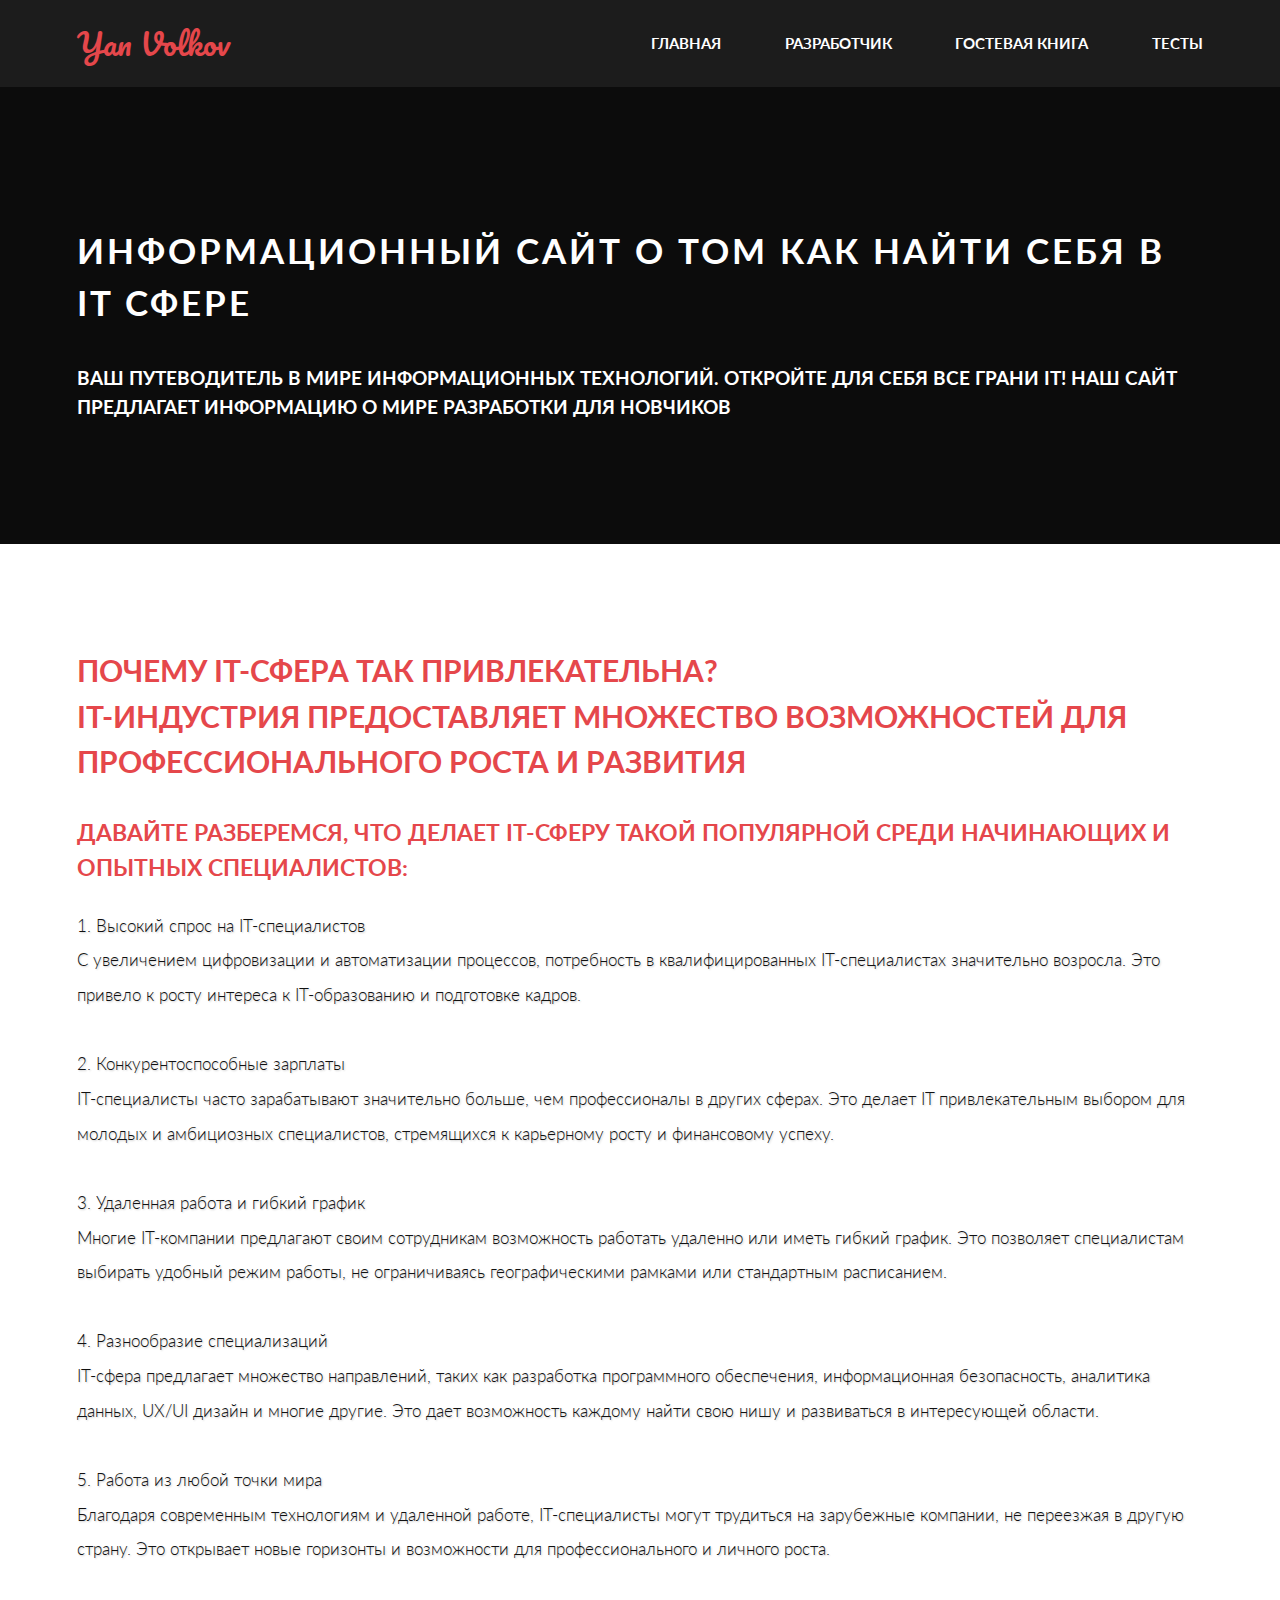
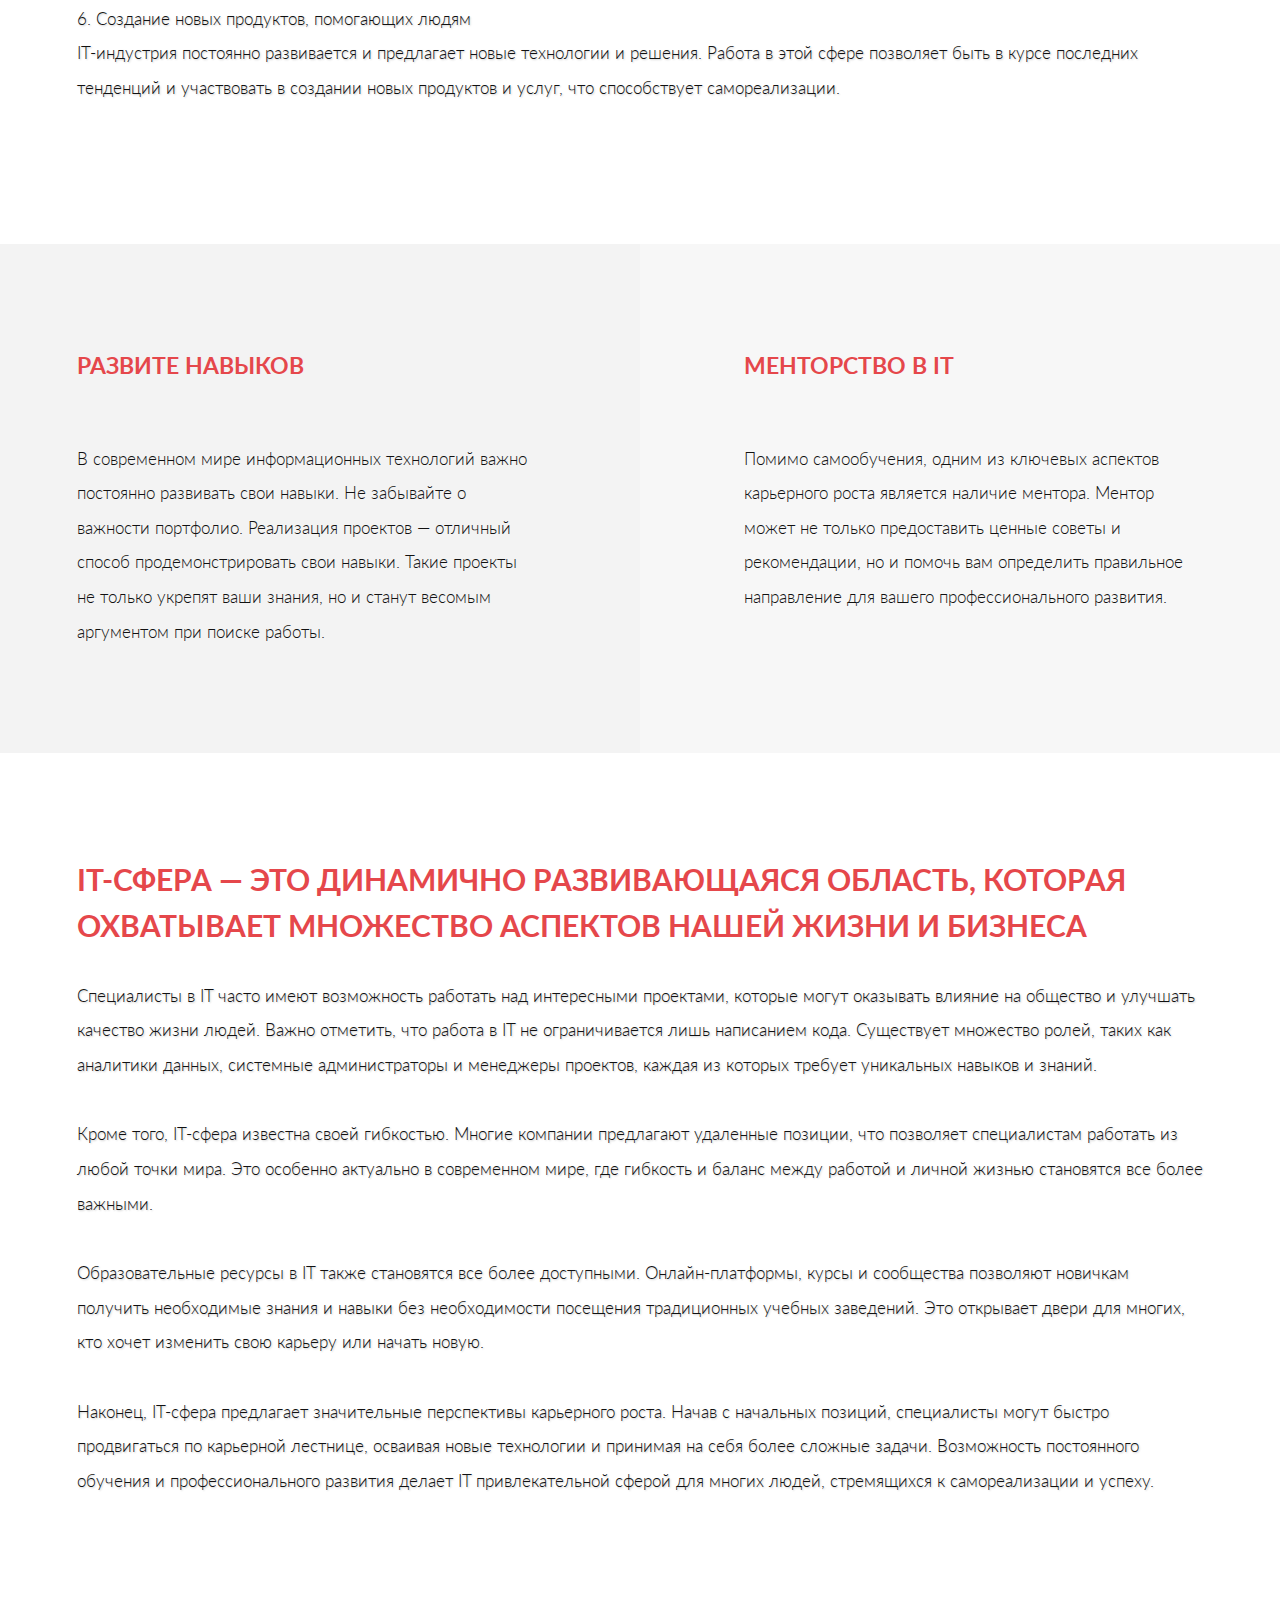
==== commit 7f574851: "Update index.html" ====
--- a/index.html
+++ b/index.html
@@ -29,13 +29,13 @@
 		</section>
 
 	<!-- One -->
-		<section id="one">
+		<section id="one" style="background-image: url(images/123.jpg);">
 			<div class="inner">
 				<header>
 					<h2>Почему IT-сфера так привлекательна?<br> IT-индустрия предоставляет множество возможностей для профессионального роста и развития</h2>
 					<h3>Давайте разберемся, что делает IT-сферу такой популярной среди начинающих и опытных специалистов:</h3>
 				</header>
-				<p>
+				<p style="text-shadow: 1px 1px 2px rgba(0, 0, 0, 0.2);">
 					1. Высокий спрос на IT-специалистов<br>
 					С увеличением цифровизации и автоматизации процессов, потребность в квалифицированных IT-специалистах значительно возросла. Это привело к росту интереса к IT-образованию и подготовке кадров.<br><br>
 		
@@ -55,7 +55,7 @@
 					IT-индустрия постоянно развивается и предлагает новые технологии и решения. Работа в этой сфере позволяет быть в курсе последних тенденций и участвовать в создании новых продуктов и услуг, что способствует самореализации.<br><br>
 				</p>
 			</div>
-	</section>
+		</section>
 
 	<!-- Two -->
 		<section id="two">
@@ -63,38 +63,38 @@
 				<article>
 					<div class="content">
 						<header>
-							<h3>Pellentesque adipis</h3>
+							<h3>Развите навыков</h3>
 						</header>
 					</div>
 
 					<div class="image fit">
-						<img src="images/pic01.jpg" alt="" width="473" height="220">
+						<img src="images/2150170152.jpg" alt="" >
 					</div>
-					<p>Cumsan mollis eros. Pellentesque a diam sit amet mi magna ullamcorper vehicula. Integer adipiscin sem. Nullam quis massa sit amet lorem ipsum feugiat tempus.</p>
+					<p>В современном мире информационных технологий важно постоянно развивать свои навыки. Не забывайте о важности портфолио. Реализация проектов — отличный способ продемонстрировать свои навыки. Такие проекты не только укрепят ваши знания, но и станут весомым аргументом при поиске работы. </p>
 				</article>
 
 				<article class="alt">
 					<div class="content">
 						<header>
-							<h3>Morbi interdum mol</h3>
+							<h3>Менторство в IT</h3>
 						</header>
 					</div>
 
 					<div class="image fit">
-						<img src="images/pic02.jpg" alt="" width="473" height="220">
+						<img src="images/2150170152.jpg" alt="">
 					</div>
-					<p>Cumsan mollis eros. Pellentesque a diam sit amet mi magna ullamcorper vehicula. Integer adipiscin sem. Nullam quis massa sit amet lorem ipsum feugiat tempus.</p>
+					<p>Помимо самообучения, одним из ключевых аспектов карьерного роста является наличие ментора. Ментор может не только предоставить ценные советы и рекомендации, но и помочь вам определить правильное направление для вашего профессионального развития.</p>
 				</article>
 			</div>
 		</section>
 			
 	<!-- One -->
-		<section id="one">
+		<section id="one" style="background-image: url(images/123.jpg);">
 			<div class="inner">
 			<header>
 				<h2>IT-сфера — это динамично развивающаяся область, которая охватывает множество аспектов нашей жизни и бизнеса</h2>
 			</header>
-			<p>
+			<p style="text-shadow: 1px 1px 2px rgba(0, 0, 0, 0.2);">
 				Специалисты в IT часто имеют возможность работать над интересными проектами, которые могут оказывать влияние на общество и улучшать качество жизни людей. Важно отметить, что работа в IT не ограничивается лишь написанием кода. Существует множество ролей, таких как аналитики данных, системные администраторы и менеджеры проектов, каждая из которых требует уникальных навыков и знаний.
                 <br><br>Кроме того, IT-сфера известна своей гибкостью. Многие компании предлагают удаленные позиции, что позволяет специалистам работать из любой точки мира. Это особенно актуально в современном мире, где гибкость и баланс между работой и личной жизнью становятся все более важными.
 
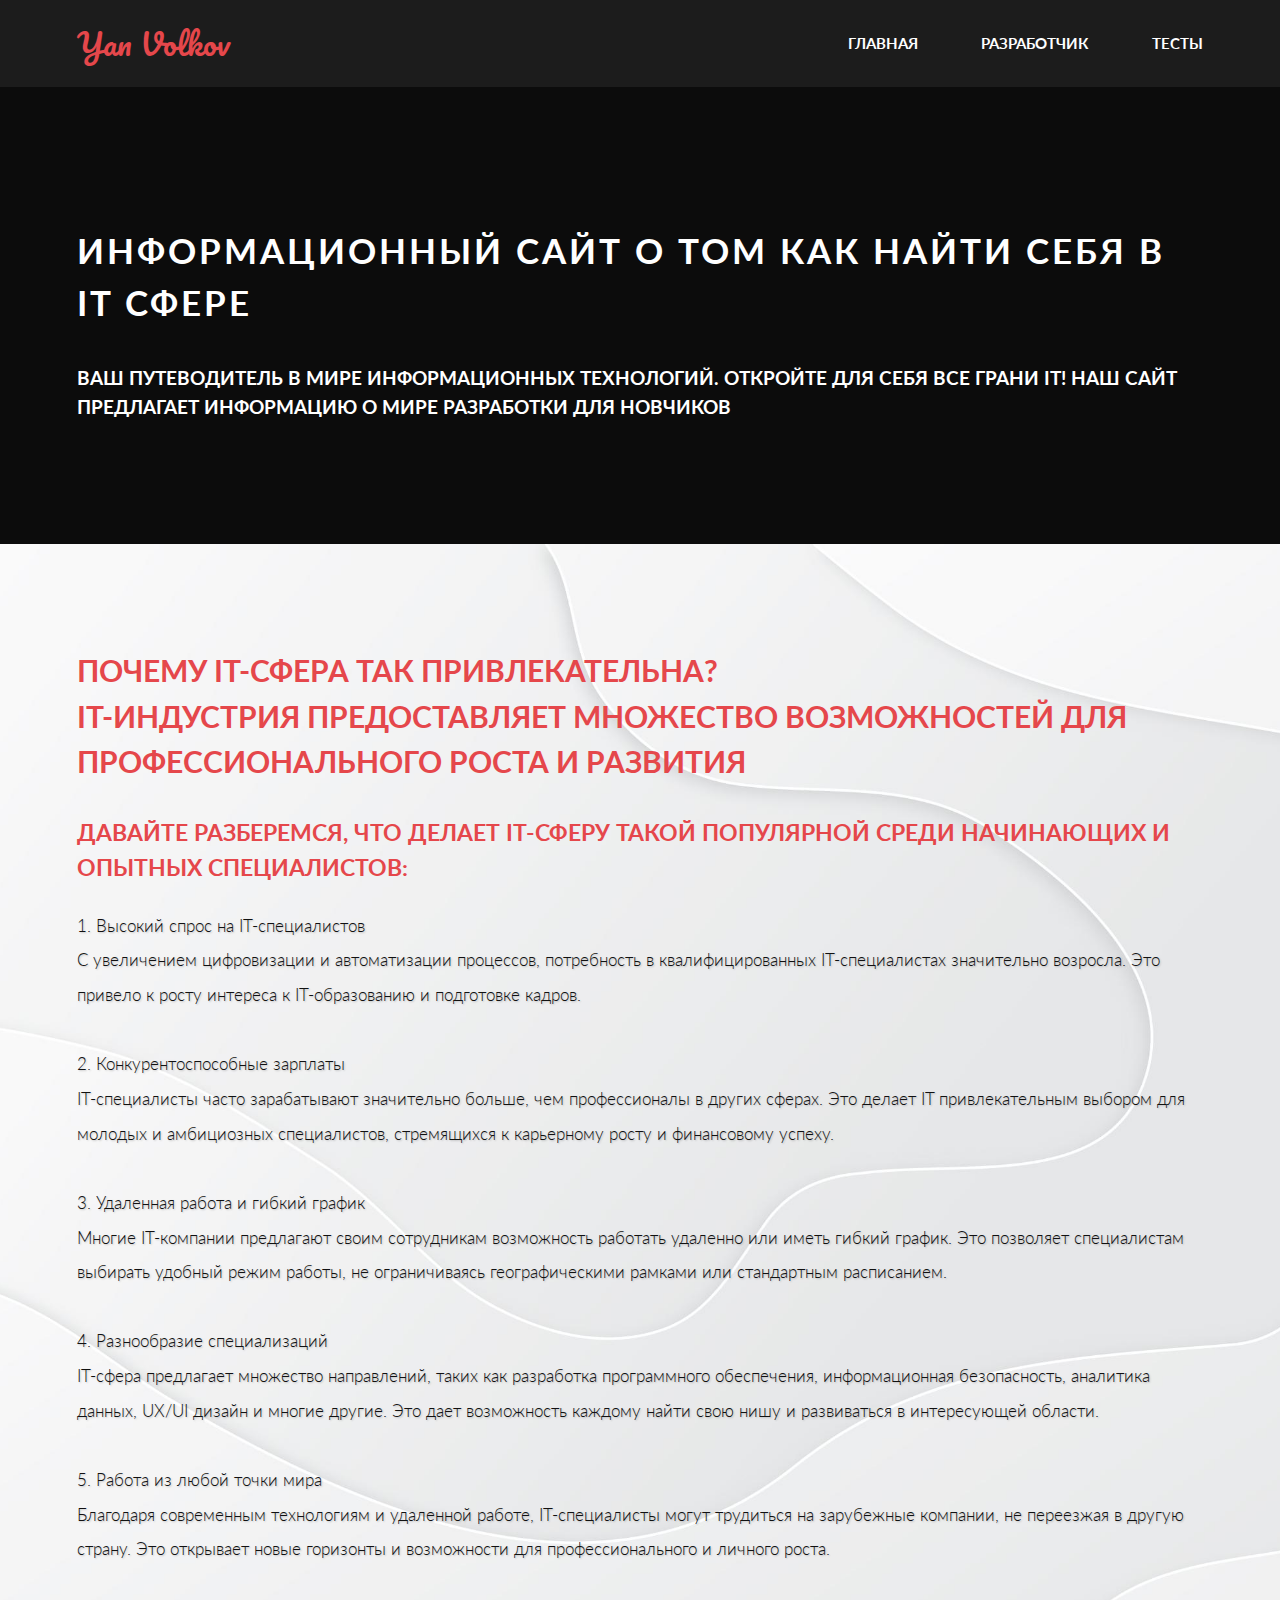
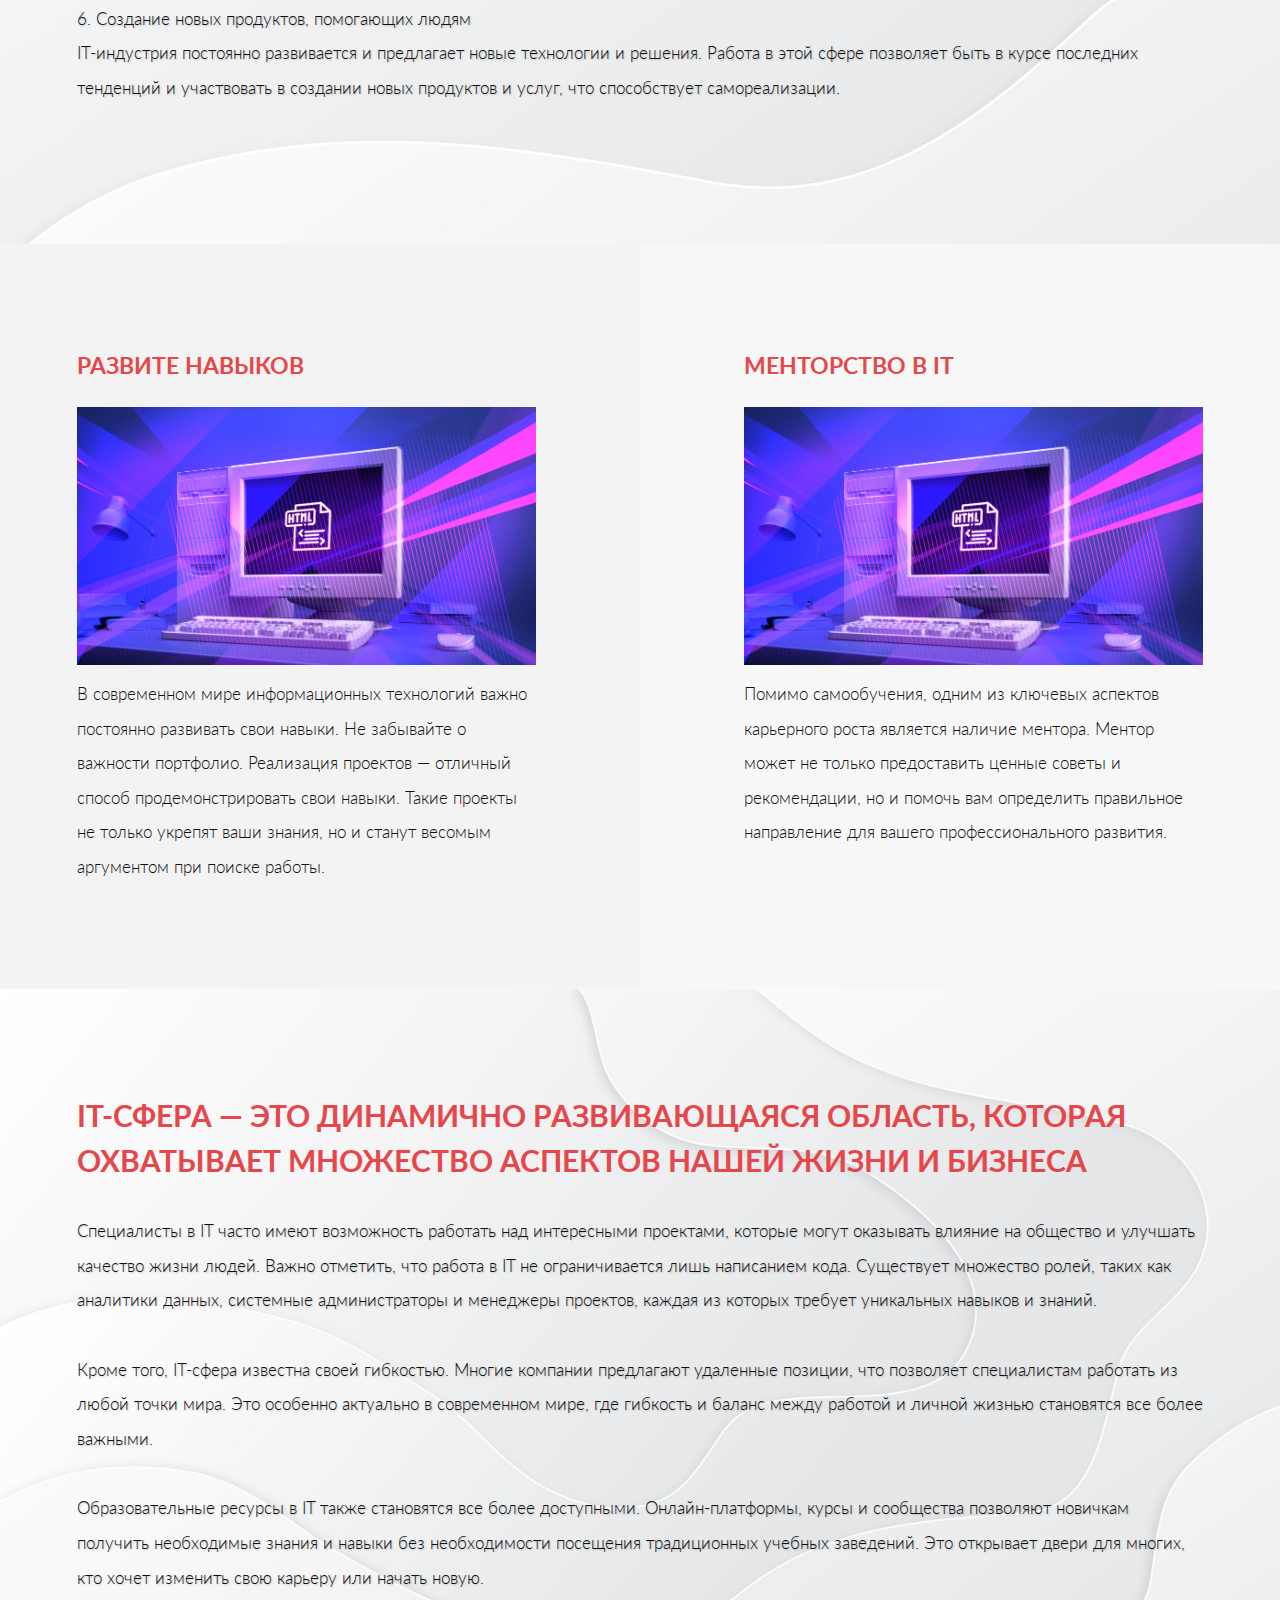
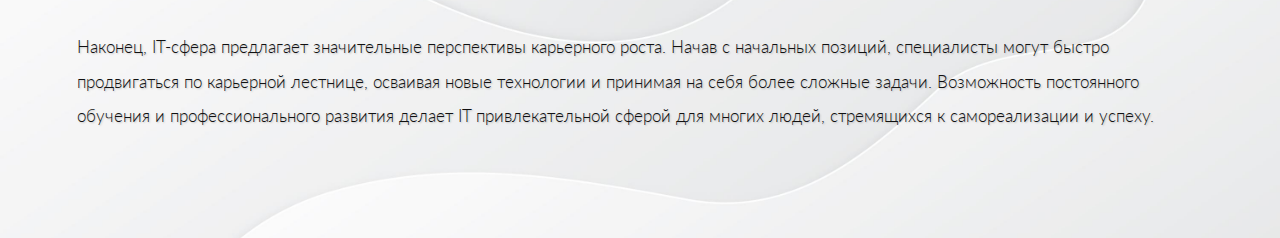
==== commit cf201c94: "Update index.html" ====
--- a/index.html
+++ b/index.html
@@ -13,7 +13,7 @@
 				<a href="index.html" class="logo">Yan Volkov</a>
 				<nav id="nav"><a href="index.html">Главная</a>
 					<a href="development.html">Разработчик</a>
-					<a href="guest-book.php">Гостевая книга</a>
+					<!-- Banner <a href="guest-book.php">Гостевая книга</a> -->
 					<a href="tests.html">Тесты</a>
 				</nav>
 			</div>
--- a/assets/css/main.css
+++ b/assets/css/main.css
@@ -2413,6 +2413,9 @@
 
 	#one {
 		padding: 6em 0 4em 0;
+		background-size: cover;
+		background-position: center; 
+		background-repeat: no-repeat;
 	}
 
 		@media screen and (max-width: 980px) {
@@ -2438,6 +2441,9 @@
 		background: -webkit-linear-gradient(left, #f3f3f3 0%, #f3f3f3 50%, #f7f7f7 0%, #f7f7f7 100%);
 		background: linear-gradient(to right, #f3f3f3 0%, #f3f3f3 50%, #f7f7f7 0%, #f7f7f7 100%);
 		filter: progid:DXImageTransform.Microsoft.gradient( startColorstr='#f3f3f3', endColorstr='#f7f7f7',GradientType=1 );
+		background-size: cover;
+		background-position: center; 
+		background-repeat: no-repeat; 
 	}
 
 		#two .inner {
@@ -2824,4 +2830,4 @@
 		.message.fade-out {
 			opacity: 0;
 		}
-		+		
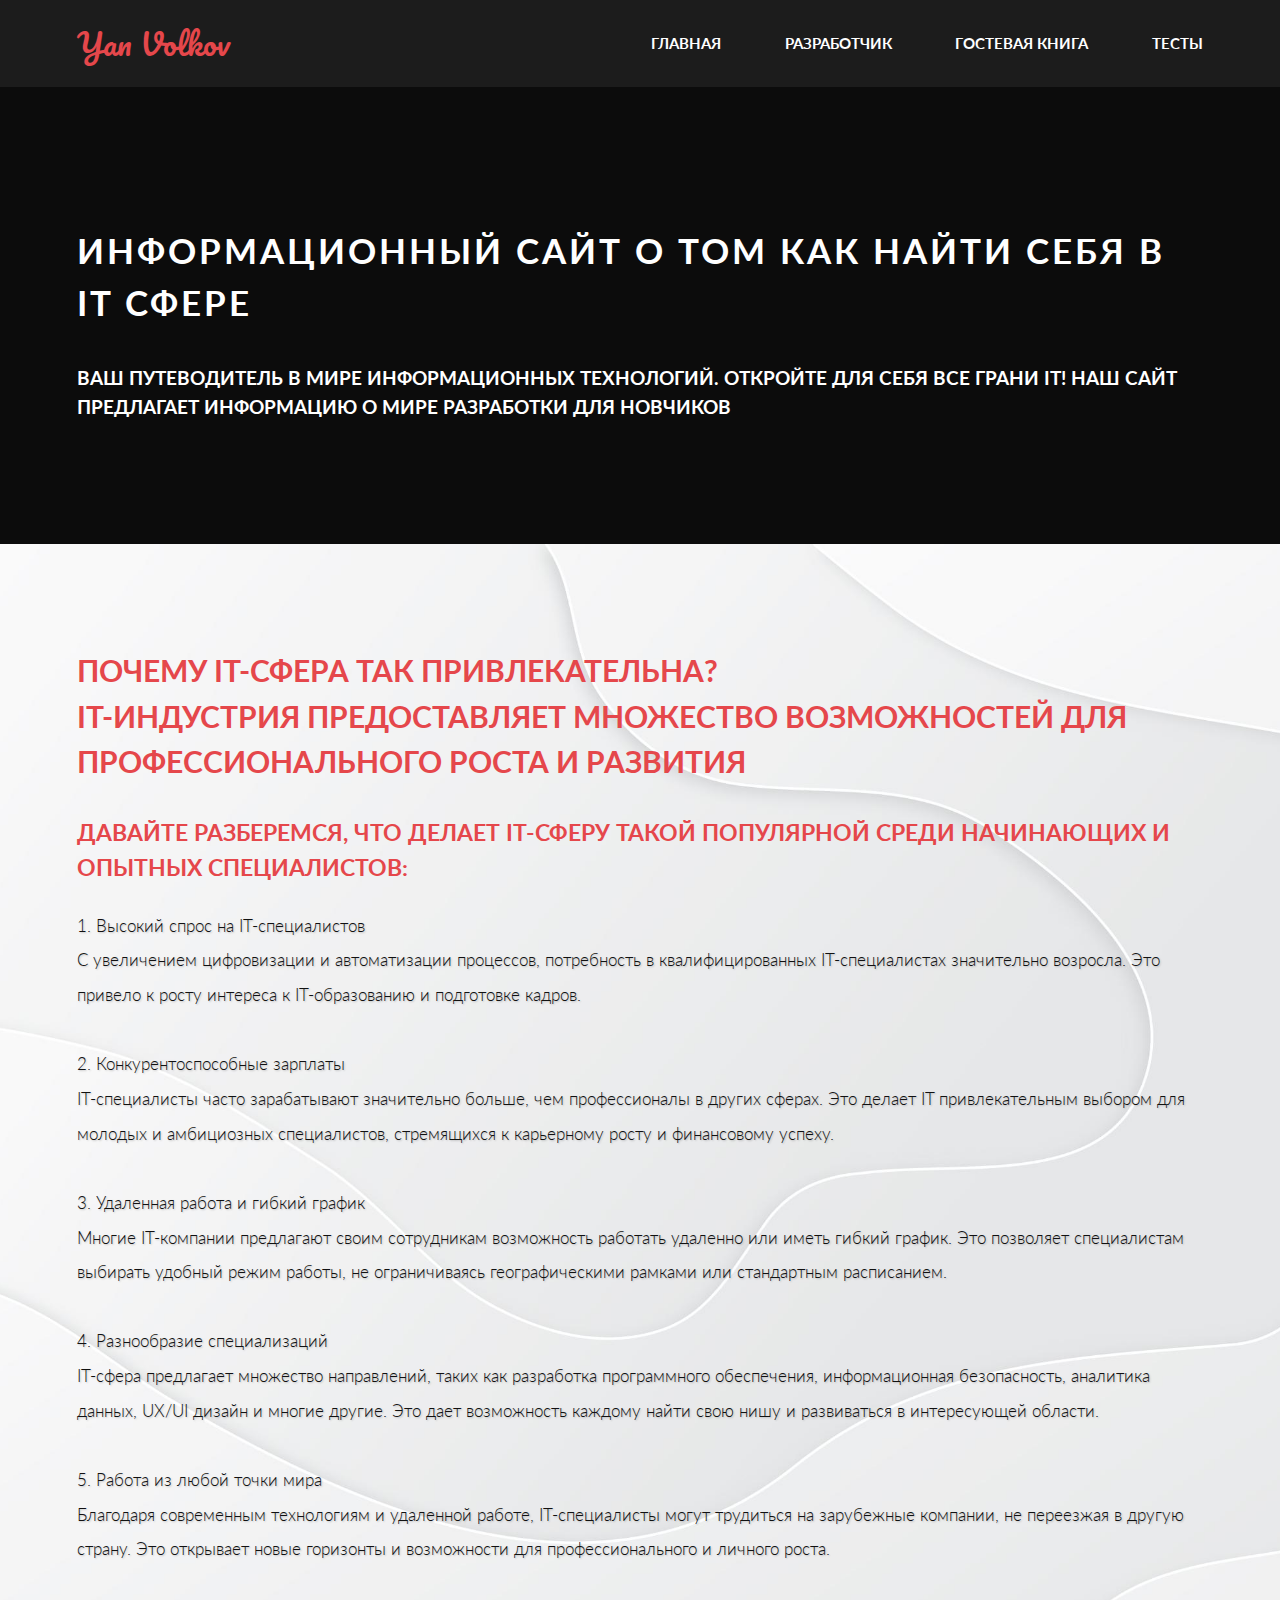
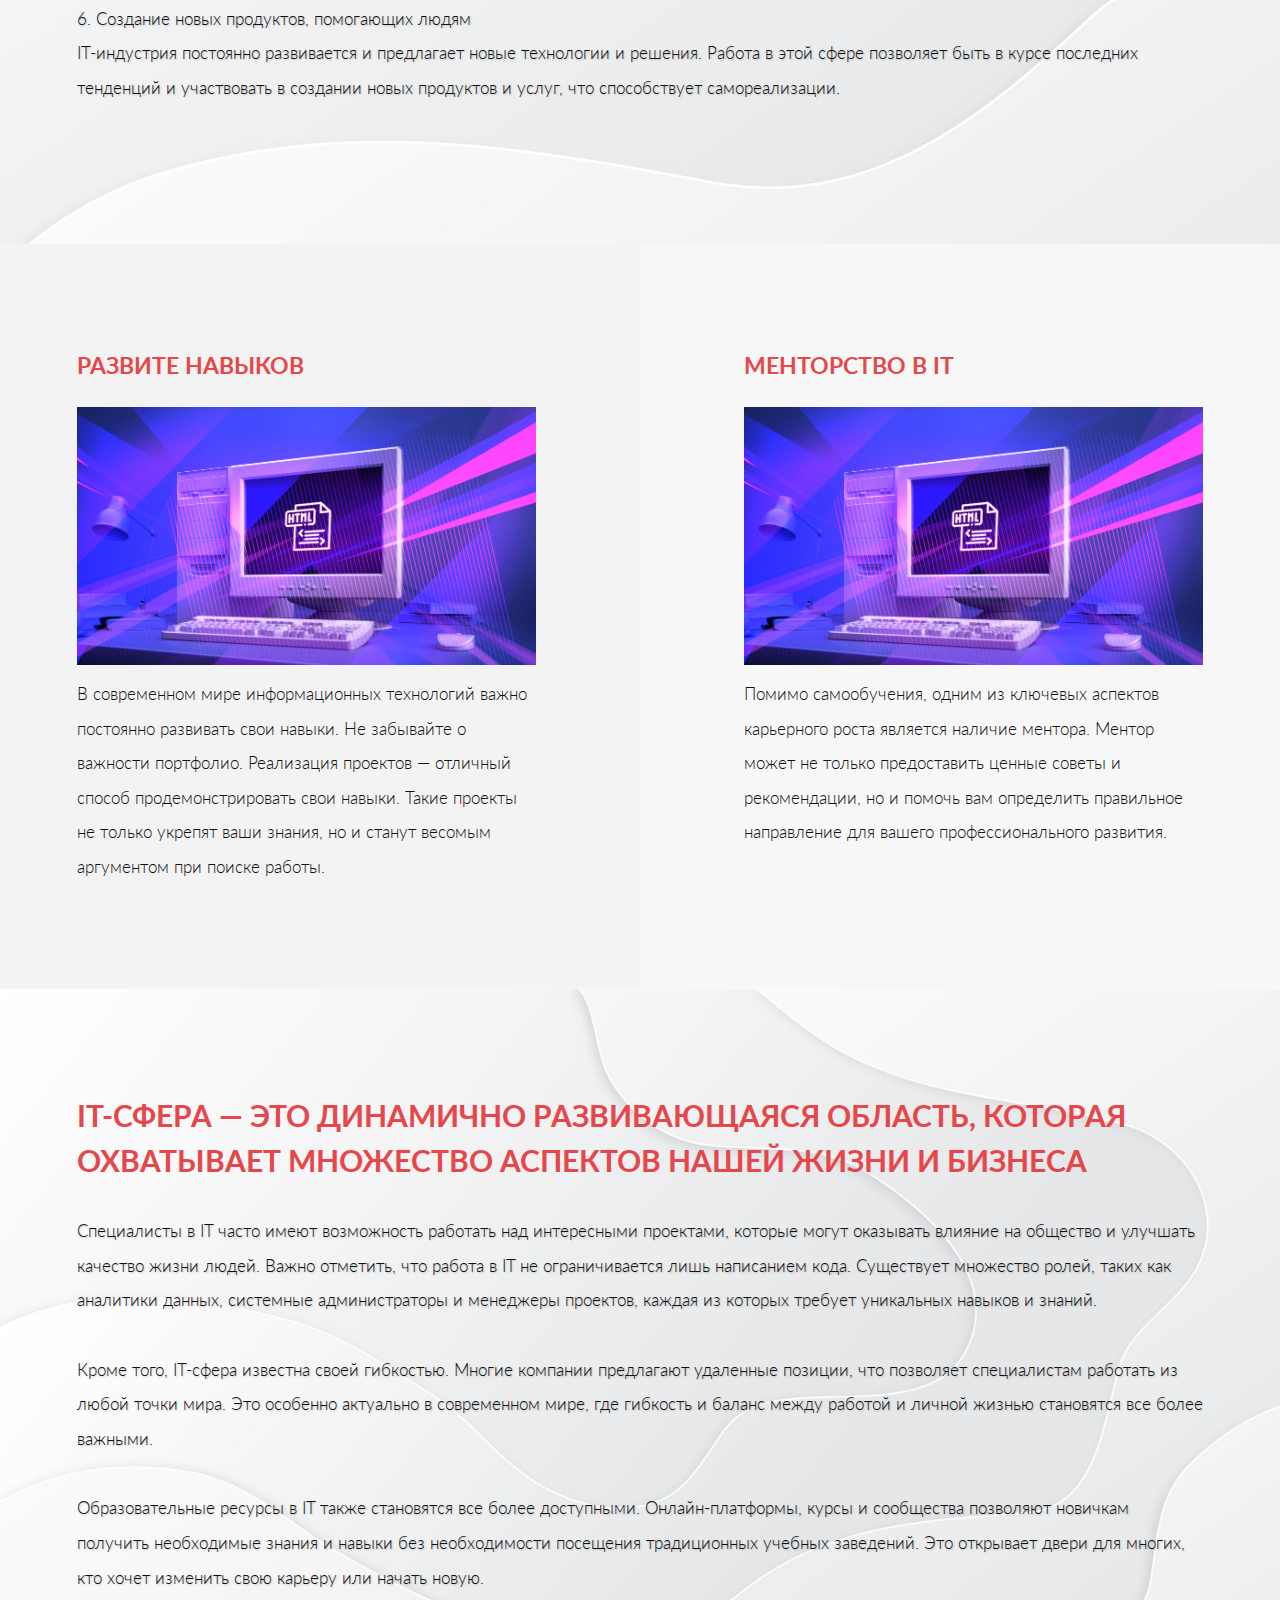
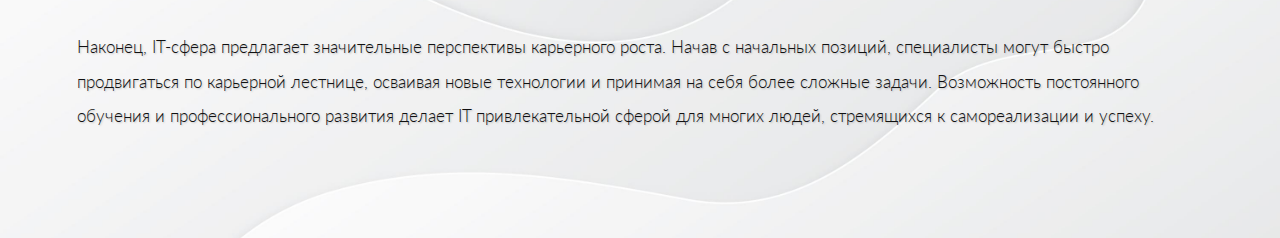
==== commit 896aabc4: "Update index.html" ====
--- a/index.html
+++ b/index.html
@@ -13,7 +13,7 @@
 				<a href="index.html" class="logo">Yan Volkov</a>
 				<nav id="nav"><a href="index.html">Главная</a>
 					<a href="development.html">Разработчик</a>
-					<!-- Banner <a href="guest-book.php">Гостевая книга</a> -->
+					 <a href=" ">Гостевая книга</a>
 					<a href="tests.html">Тесты</a>
 				</nav>
 			</div>
